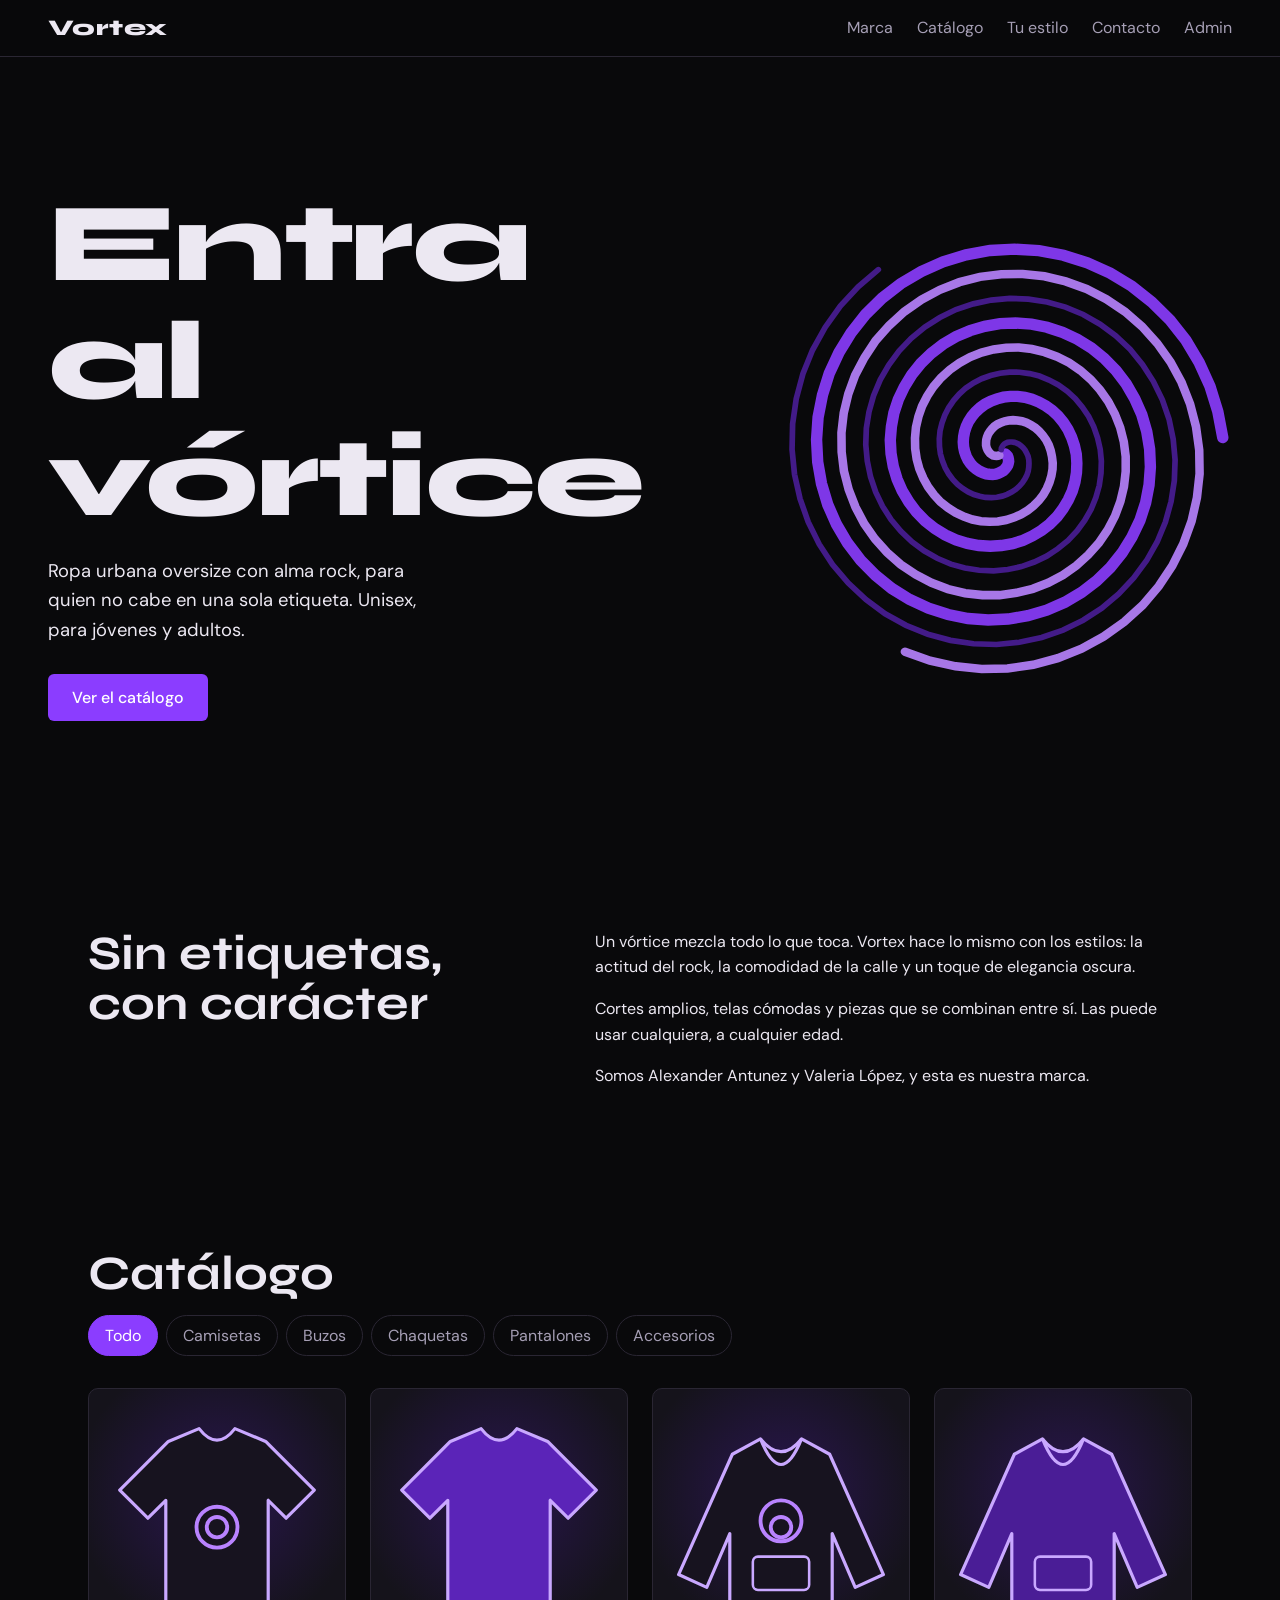
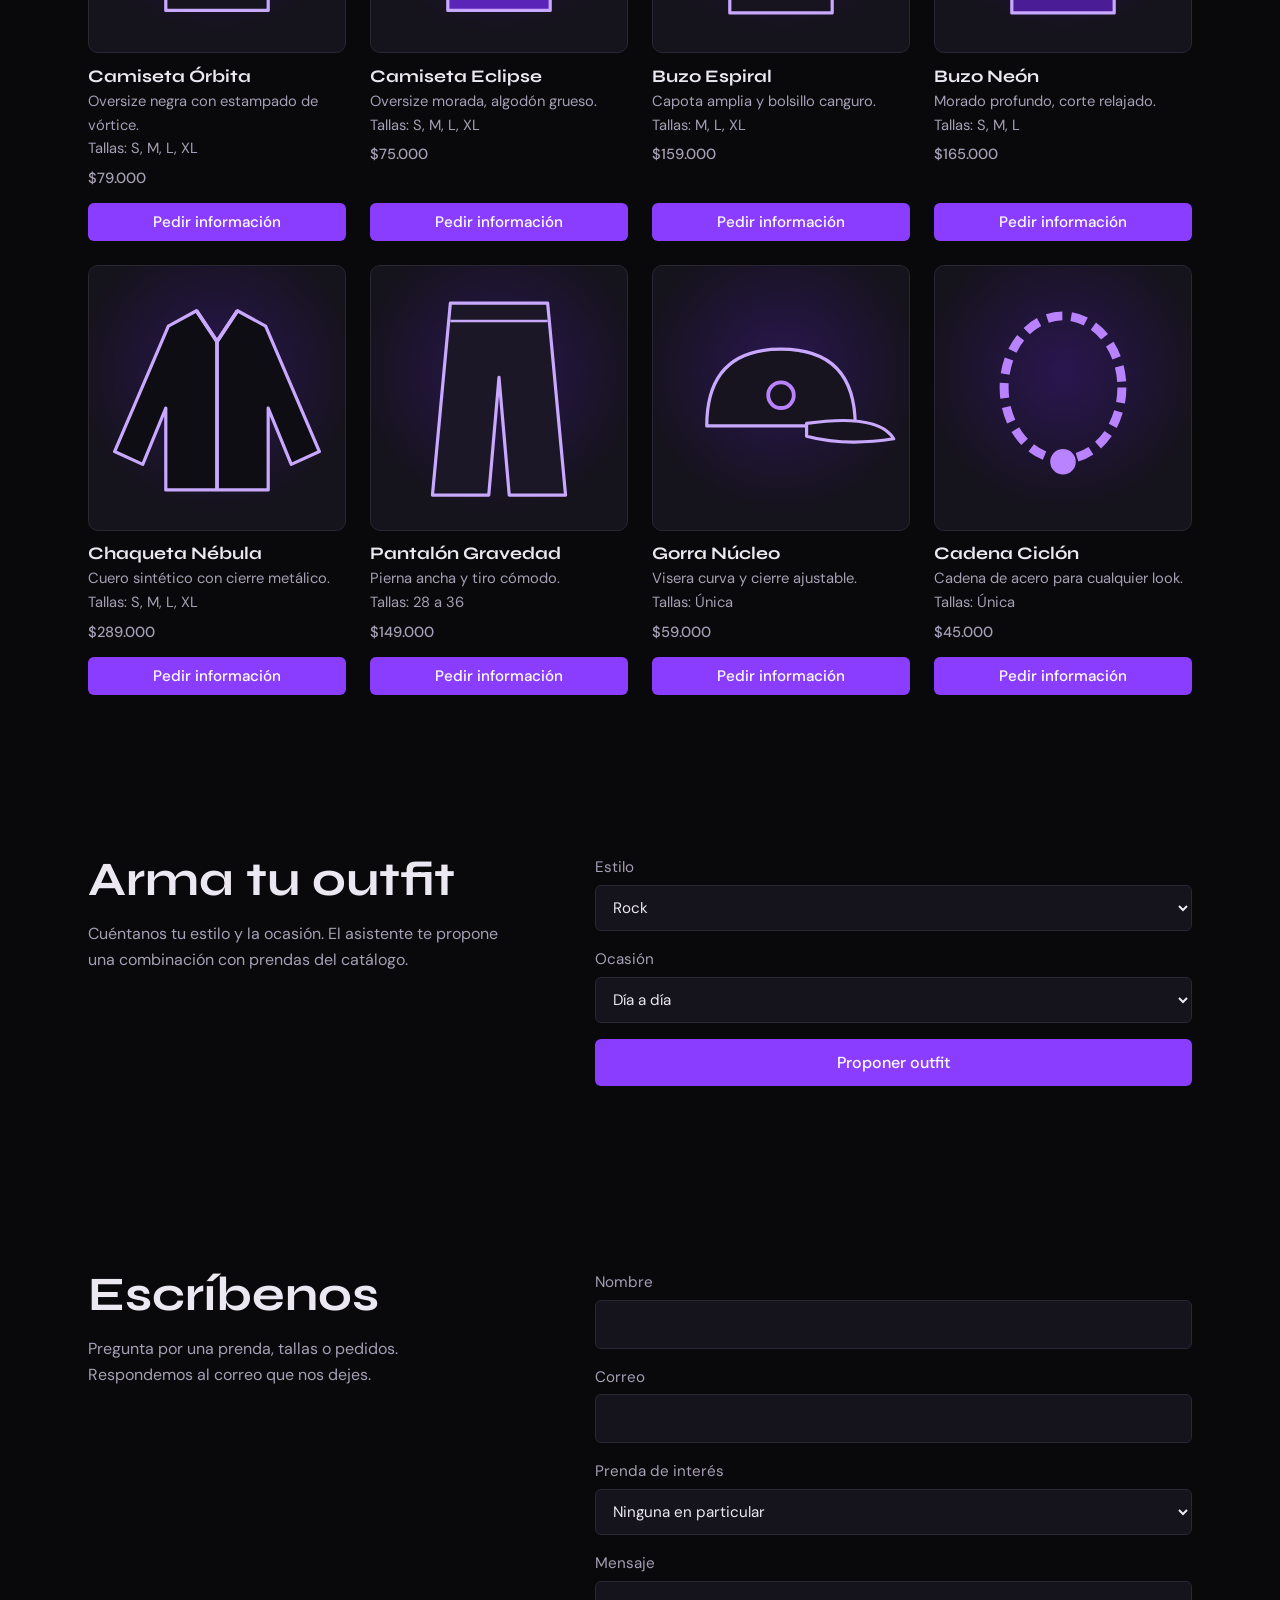
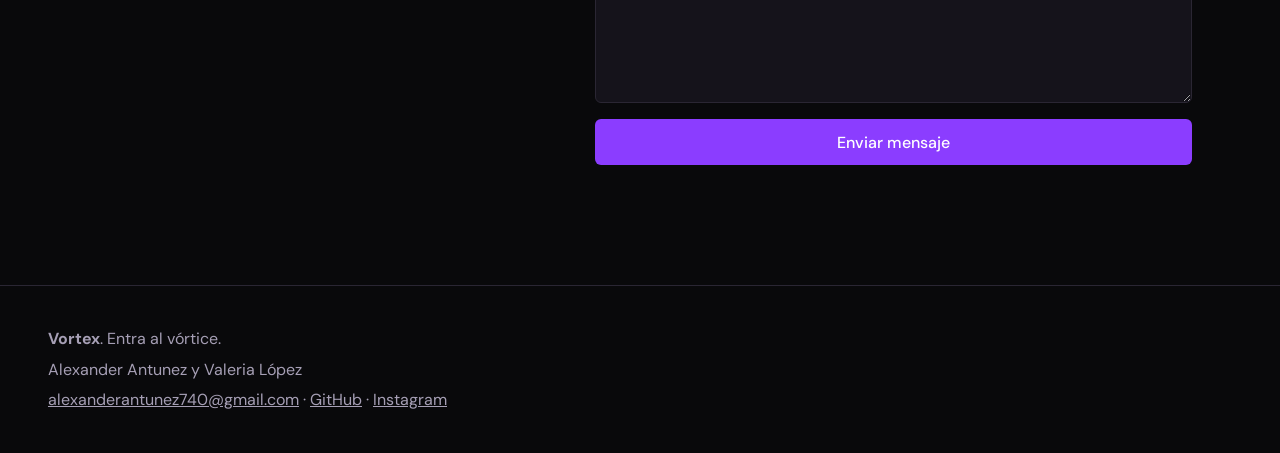
==== index.html @ 530a5bc6 "Versión 1: primera versión de Vortex" ====
<!DOCTYPE html>
<html lang="es">
<head>
  <meta charset="UTF-8">
  <meta name="viewport" content="width=device-width, initial-scale=1">
  <title>Vortex | Entra al vórtice</title>
  <meta name="description" content="Vortex: ropa urbana oversize con alma rock, sin etiquetas y para todos.">
  <link rel="preconnect" href="https://fonts.googleapis.com">
  <link rel="preconnect" href="https://fonts.gstatic.com" crossorigin>
  <link href="https://fonts.googleapis.com/css2?family=DM+Sans:wght@400;500&family=Syne:wght@700;800&display=swap" rel="stylesheet">
  <link rel="stylesheet" href="style.css">
</head>
<body>

<header class="top">
  <a class="logo" href="#inicio">Vortex</a>
  <button id="menuBtn" aria-label="Abrir menú" aria-expanded="false">Menú</button>
  <nav id="nav">
    <a href="#marca">Marca</a>
    <a href="#catalogo">Catálogo</a>
    <a href="#estilo">Tu estilo</a>
    <a href="#contacto">Contacto</a>
    <a href="#admin" id="adminLink">Admin</a>
  </nav>
</header>

<main>
  <!-- 1. LANDING: marca, mensaje y navegación -->
  <section id="inicio" class="hero">
    <svg id="spiral" viewBox="-200 -200 400 400" aria-hidden="true"></svg>
    <div class="hero-txt">
      <h1>Entra al vórtice</h1>
      <p>Ropa urbana oversize con alma rock, para quien no cabe en una sola etiqueta. Unisex, para jóvenes y adultos.</p>
      <a class="btn" href="#catalogo">Ver el catálogo</a>
    </div>
  </section>

  <section id="marca" class="wrap two">
    <div>
      <h2>Sin etiquetas, con carácter</h2>
    </div>
    <div class="prose">
      <p>Un vórtice mezcla todo lo que toca. Vortex hace lo mismo con los estilos: la actitud del rock, la comodidad de la calle y un toque de elegancia oscura.</p>
      <p>Cortes amplios, telas cómodas y piezas que se combinan entre sí. Las puede usar cualquiera, a cualquier edad.</p>
      <p>Somos Alexander Antunez y Valeria López, y esta es nuestra marca.</p>
    </div>
  </section>

  <!-- 2. CATÁLOGO -->
  <section id="catalogo" class="wrap">
    <h2>Catálogo</h2>
    <div id="filters" class="filters" role="group" aria-label="Filtrar por categoría"></div>
    <div id="grid" class="grid"></div>
  </section>

  <!-- 5. IA APLICADA -->
  <section id="estilo" class="wrap two">
    <div>
      <h2>Arma tu outfit</h2>
      <p class="mute">Cuéntanos tu estilo y la ocasión. El asistente te propone una combinación con prendas del catálogo.</p>
    </div>
    <div>
      <form id="styleForm" class="form">
        <label>Estilo
          <select id="estiloSel">
            <option value="rock">Rock</option>
            <option value="urbano">Urbano relajado</option>
            <option value="elegante">Elegante oscuro</option>
          </select>
        </label>
        <label>Ocasión
          <select id="ocasionSel">
            <option value="diario">Día a día</option>
            <option value="salir">Salir en la noche</option>
            <option value="concierto">Concierto</option>
          </select>
        </label>
        <button class="btn" type="submit">Proponer outfit</button>
      </form>
      <div id="outfit" class="outfit" aria-live="polite"></div>
    </div>
  </section>

  <!-- 3. CONTACTO REAL -->
  <section id="contacto" class="wrap two">
    <div>
      <h2>Escríbenos</h2>
      <p class="mute">Pregunta por una prenda, tallas o pedidos. Respondemos al correo que nos dejes.</p>
    </div>
    <form id="contactForm" class="form">
      <label>Nombre <input name="nombre" required autocomplete="name"></label>
      <label>Correo <input name="correo" type="email" required autocomplete="email"></label>
      <label>Prenda de interés
        <select name="prenda" id="prendaSel"><option value="">Ninguna en particular</option></select>
      </label>
      <label>Mensaje <textarea name="mensaje" rows="4" required></textarea></label>
      <button class="btn" type="submit">Enviar mensaje</button>
      <p id="contactMsg" class="status" aria-live="polite"></p>
    </form>
  </section>

  <!-- 4. PANEL ADMIN -->
  <section id="admin" class="wrap" hidden>
    <h2>Panel de administración</h2>
    <form id="loginForm" class="form narrow">
      <label>Usuario <input id="user" autocomplete="username" required></label>
      <label>Contraseña <input id="pass" type="password" autocomplete="current-password" required></label>
      <button class="btn" type="submit">Entrar</button>
      <p id="loginMsg" class="status" aria-live="polite"></p>
    </form>
    <div id="panel" hidden>
      <button id="logout" class="btn ghost" type="button">Cerrar sesión</button>
      <h3>Agregar prenda</h3>
      <form id="addForm" class="form row">
        <input name="nombre" placeholder="Nombre" required>
        <input name="precio" type="number" min="0" placeholder="Precio (COP)" required>
        <select name="categoria">
          <option value="camisetas">Camisetas</option><option value="buzos">Buzos</option>
          <option value="chaquetas">Chaquetas</option><option value="pantalones">Pantalones</option>
          <option value="accesorios">Accesorios</option>
        </select>
        <button class="btn" type="submit">Agregar</button>
      </form>
      <h3>Prendas</h3>
      <ul id="adminProducts" class="list"></ul>
      <h3>Mensajes recibidos</h3>
      <ul id="adminMsgs" class="list"></ul>
    </div>
  </section>
</main>

<footer>
  <p><strong>Vortex</strong>. Entra al vórtice.</p>
  <p>Alexander Antunez y Valeria López</p>
  <p>
    <a href="mailto:alexanderantunez740@gmail.com">alexanderantunez740@gmail.com</a> ·
    <a href="https://github.com/PoethicGhost" target="_blank" rel="noopener">GitHub</a> ·
    <a href="https://instagram.com/poethicghost" target="_blank" rel="noopener">Instagram</a>
  </p>
</footer>

<script src="script.js"></script>
</body>
</html>
---- style.css ----
/* ===== Variables: la paleta de Vortex vive aquí ===== */
:root {
  --bg: #09090b;
  --panel: #15131b;
  --line: #2a2633;
  --violet: #8b3dff;
  --violet-soft: #b983ff;
  --bone: #ece8f2;
  --mute: #a69fb5;
  --display: "Syne", "Arial Black", sans-serif;
  --body: "DM Sans", system-ui, sans-serif;
}

* { box-sizing: border-box; margin: 0; }
html { scroll-behavior: smooth; scroll-padding-top: 4.5rem; }
body { background: var(--bg); color: var(--bone); font: 1rem/1.6 var(--body); }
a { color: inherit; }
h1, h2, h3 { font-family: var(--display); line-height: 1.05; }
h2 { font-size: clamp(1.9rem, 4vw, 3rem); margin-bottom: 1rem; }
h3 { font-size: 1.2rem; margin: 2rem 0 .75rem; }
.mute { color: var(--mute); max-width: 38ch; }
:focus-visible { outline: 2px solid var(--violet-soft); outline-offset: 3px; }

/* ===== Navegación ===== */
.top {
  position: sticky; top: 0; z-index: 10;
  display: flex; align-items: center; justify-content: space-between;
  padding: .9rem clamp(1rem, 5vw, 3rem);
  background: rgba(9, 9, 11, .88); backdrop-filter: blur(8px);
  border-bottom: 1px solid var(--line);
}
.logo { font: 800 1.4rem var(--display); text-decoration: none; letter-spacing: .02em; }
#nav { display: flex; gap: 1.5rem; }
#nav a { text-decoration: none; color: var(--mute); }
#nav a:hover { color: var(--bone); }
#menuBtn { display: none; background: none; color: var(--bone); border: 1px solid var(--line); padding: .4rem .8rem; border-radius: 6px; font: inherit; }

/* ===== Hero: el vórtice es lo memorable ===== */
.hero {
  position: relative; min-height: 88vh; overflow: hidden;
  display: flex; align-items: center;
  padding: 3rem clamp(1rem, 5vw, 3rem);
}
#spiral {
  position: absolute; right: -8%; top: 50%; width: min(95vw, 760px);
  transform: translateY(-50%); animation: spin 40s linear infinite; opacity: .9;
}
#spiral path { fill: none; stroke-linecap: round; }
.hero-txt { position: relative; max-width: 34rem; animation: enter .9s ease-out both; }
h1 { font-size: clamp(3.2rem, 11vw, 7rem); font-weight: 800; letter-spacing: -.02em; }
.hero-txt p { margin: 1.2rem 0 1.8rem; font-size: 1.15rem; color: var(--bone); max-width: 30ch; }
@keyframes spin { to { transform: translateY(-50%) rotate(360deg); } }
@keyframes enter { from { opacity: 0; transform: translateY(24px); } }

/* ===== Layout general ===== */
.wrap { padding: 5rem clamp(1rem, 5vw, 3rem); max-width: 1200px; margin: 0 auto; }
.two { display: grid; grid-template-columns: 1fr 1.3fr; gap: 3rem; align-items: start; }
.prose p + p { margin-top: 1rem; }
.prose { max-width: 60ch; }

.btn {
  display: inline-block; background: var(--violet); color: #fff; border: 0;
  padding: .8rem 1.5rem; border-radius: 6px; font: 500 1rem var(--body);
  text-decoration: none; cursor: pointer; transition: background .2s;
}
.btn:hover { background: var(--violet-soft); color: #120a1f; }
.btn.ghost { background: none; border: 1px solid var(--line); }

/* ===== Catálogo ===== */
.filters { display: flex; flex-wrap: wrap; gap: .5rem; margin-bottom: 2rem; }
.filters button {
  background: none; color: var(--mute); border: 1px solid var(--line);
  padding: .4rem 1rem; border-radius: 999px; font: inherit; cursor: pointer;
}
.filters button[aria-pressed="true"] { background: var(--violet); border-color: var(--violet); color: #fff; }
.grid { display: grid; grid-template-columns: repeat(auto-fill, minmax(230px, 1fr)); gap: 1.5rem; }
.card { display: flex; flex-direction: column; }
.thumb {
  aspect-ratio: 1; border-radius: 10px; margin-bottom: .9rem;
  background: radial-gradient(circle at 50% 40%, #2a1650, var(--panel) 70%);
  border: 1px solid var(--line);
}
.thumb svg { width: 100%; height: 100%; }
.card h3 { margin: 0 0 .25rem; font-size: 1.1rem; }
.card p { color: var(--mute); font-size: .92rem; }
.price { color: var(--violet-soft); font-weight: 500; margin: .4rem 0 .8rem; }
.card .btn { margin-top: auto; padding: .55rem 1rem; font-size: .95rem; text-align: center; }

/* ===== Formularios ===== */
.form { display: grid; gap: 1rem; }
.form.narrow { max-width: 360px; }
.form.row { grid-template-columns: repeat(auto-fit, minmax(150px, 1fr)); align-items: end; }
label { display: grid; gap: .35rem; color: var(--mute); font-size: .95rem; }
input, select, textarea {
  background: var(--panel); color: var(--bone); border: 1px solid var(--line);
  border-radius: 6px; padding: .7rem .8rem; font: inherit; width: 100%;
}
.status { min-height: 1.5em; color: var(--violet-soft); }
.outfit { margin-top: 1.5rem; display: grid; gap: .75rem; }
.outfit .piece { display: flex; gap: 1rem; align-items: center; background: var(--panel); border: 1px solid var(--line); border-radius: 8px; padding: .6rem; }
.outfit .piece .thumb { width: 64px; margin: 0; flex: none; }
.outfit .piece span { color: var(--mute); font-size: .9rem; display: block; }

/* ===== Admin ===== */
.list { list-style: none; padding: 0; display: grid; gap: .5rem; }
.list li { display: flex; justify-content: space-between; gap: 1rem; align-items: center; background: var(--panel); border: 1px solid var(--line); border-radius: 8px; padding: .7rem 1rem; }
.list small { color: var(--mute); display: block; }
.list button { background: none; border: 1px solid var(--line); color: var(--bone); border-radius: 6px; padding: .3rem .7rem; cursor: pointer; font: inherit; }

footer { border-top: 1px solid var(--line); padding: 2.5rem clamp(1rem, 5vw, 3rem); color: var(--mute); display: grid; gap: .3rem; }
footer a:hover { color: var(--violet-soft); }

/* ===== Responsive ===== */
@media (max-width: 760px) {
  #menuBtn { display: block; }
  #nav { display: none; position: absolute; top: 100%; left: 0; right: 0; flex-direction: column; gap: 0; background: var(--bg); border-bottom: 1px solid var(--line); }
  #nav.open { display: flex; }
  #nav a { padding: 1rem clamp(1rem, 5vw, 3rem); }
  .two { grid-template-columns: 1fr; gap: 1.5rem; }
  .wrap { padding-block: 3.5rem; }
  #spiral { right: -40%; opacity: .55; }
}
@media (prefers-reduced-motion: reduce) {
  #spiral, .hero-txt { animation: none; }
  html { scroll-behavior: auto; }
}
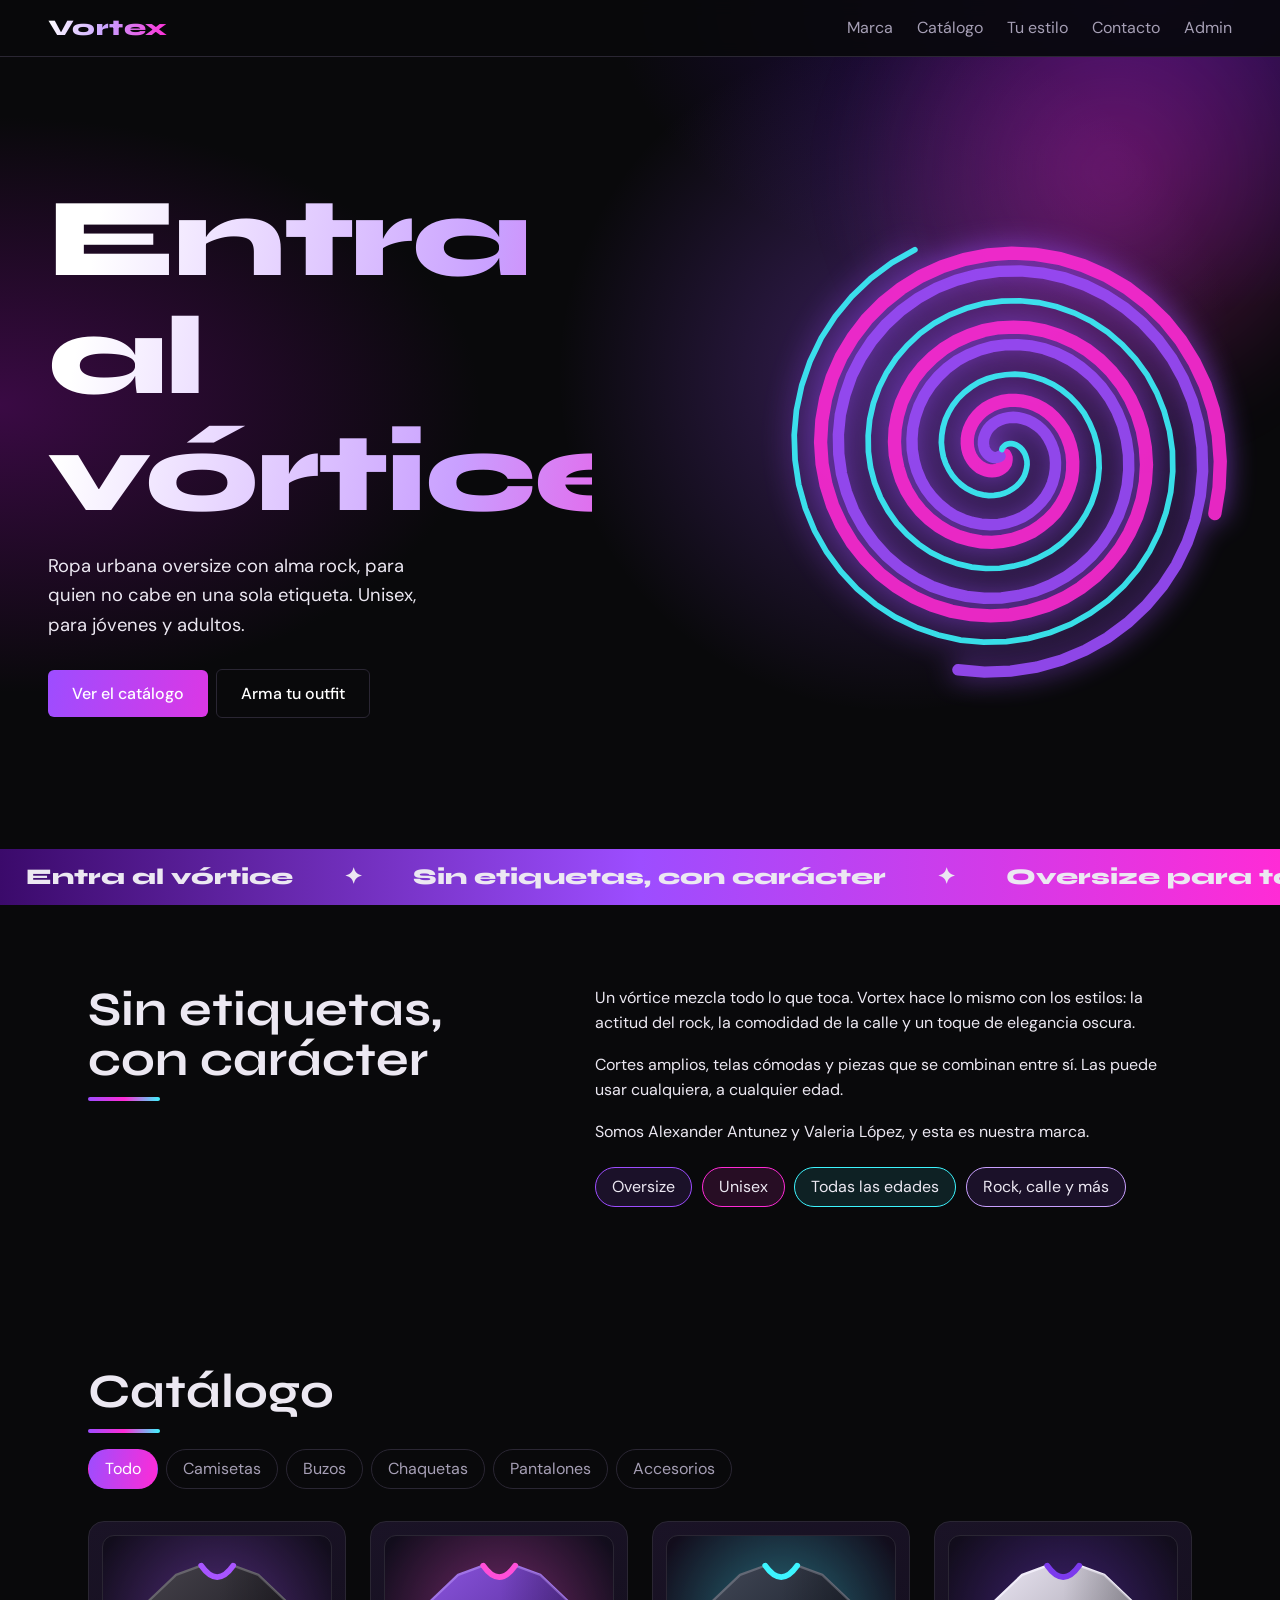
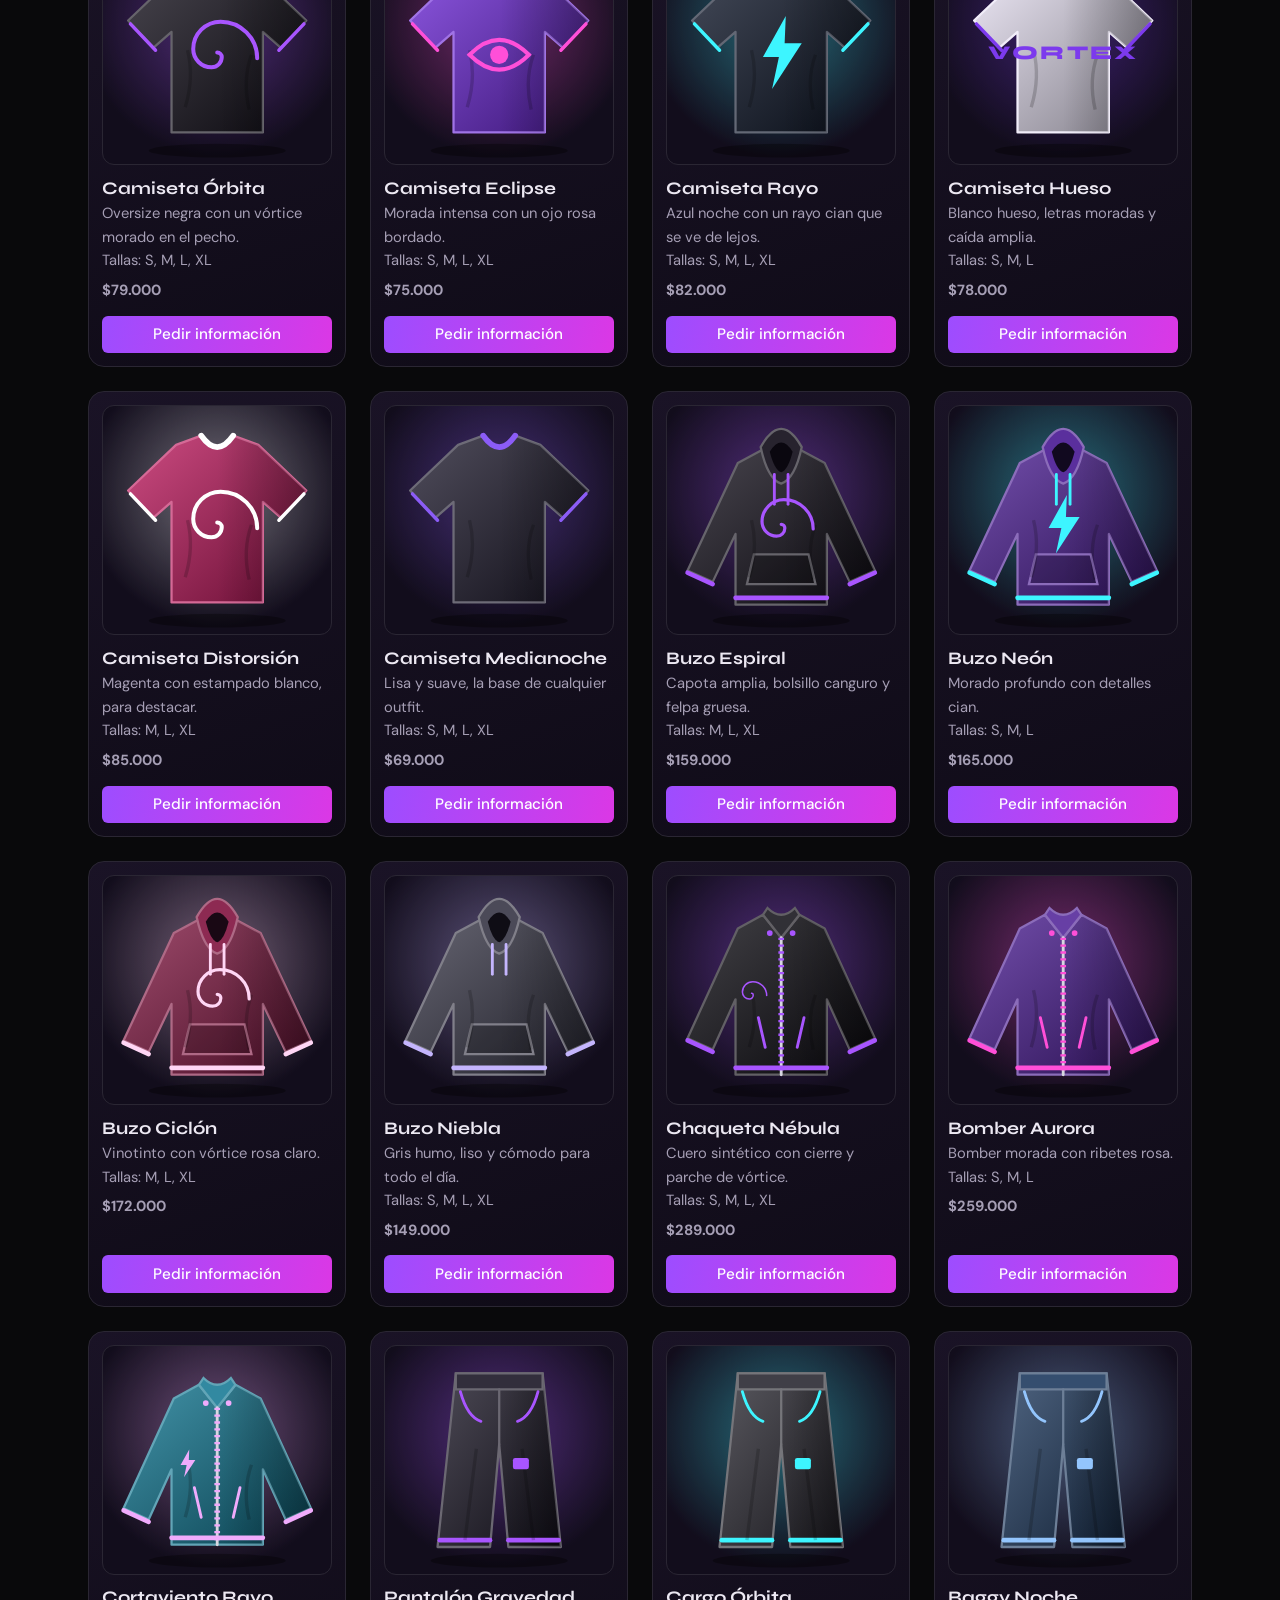
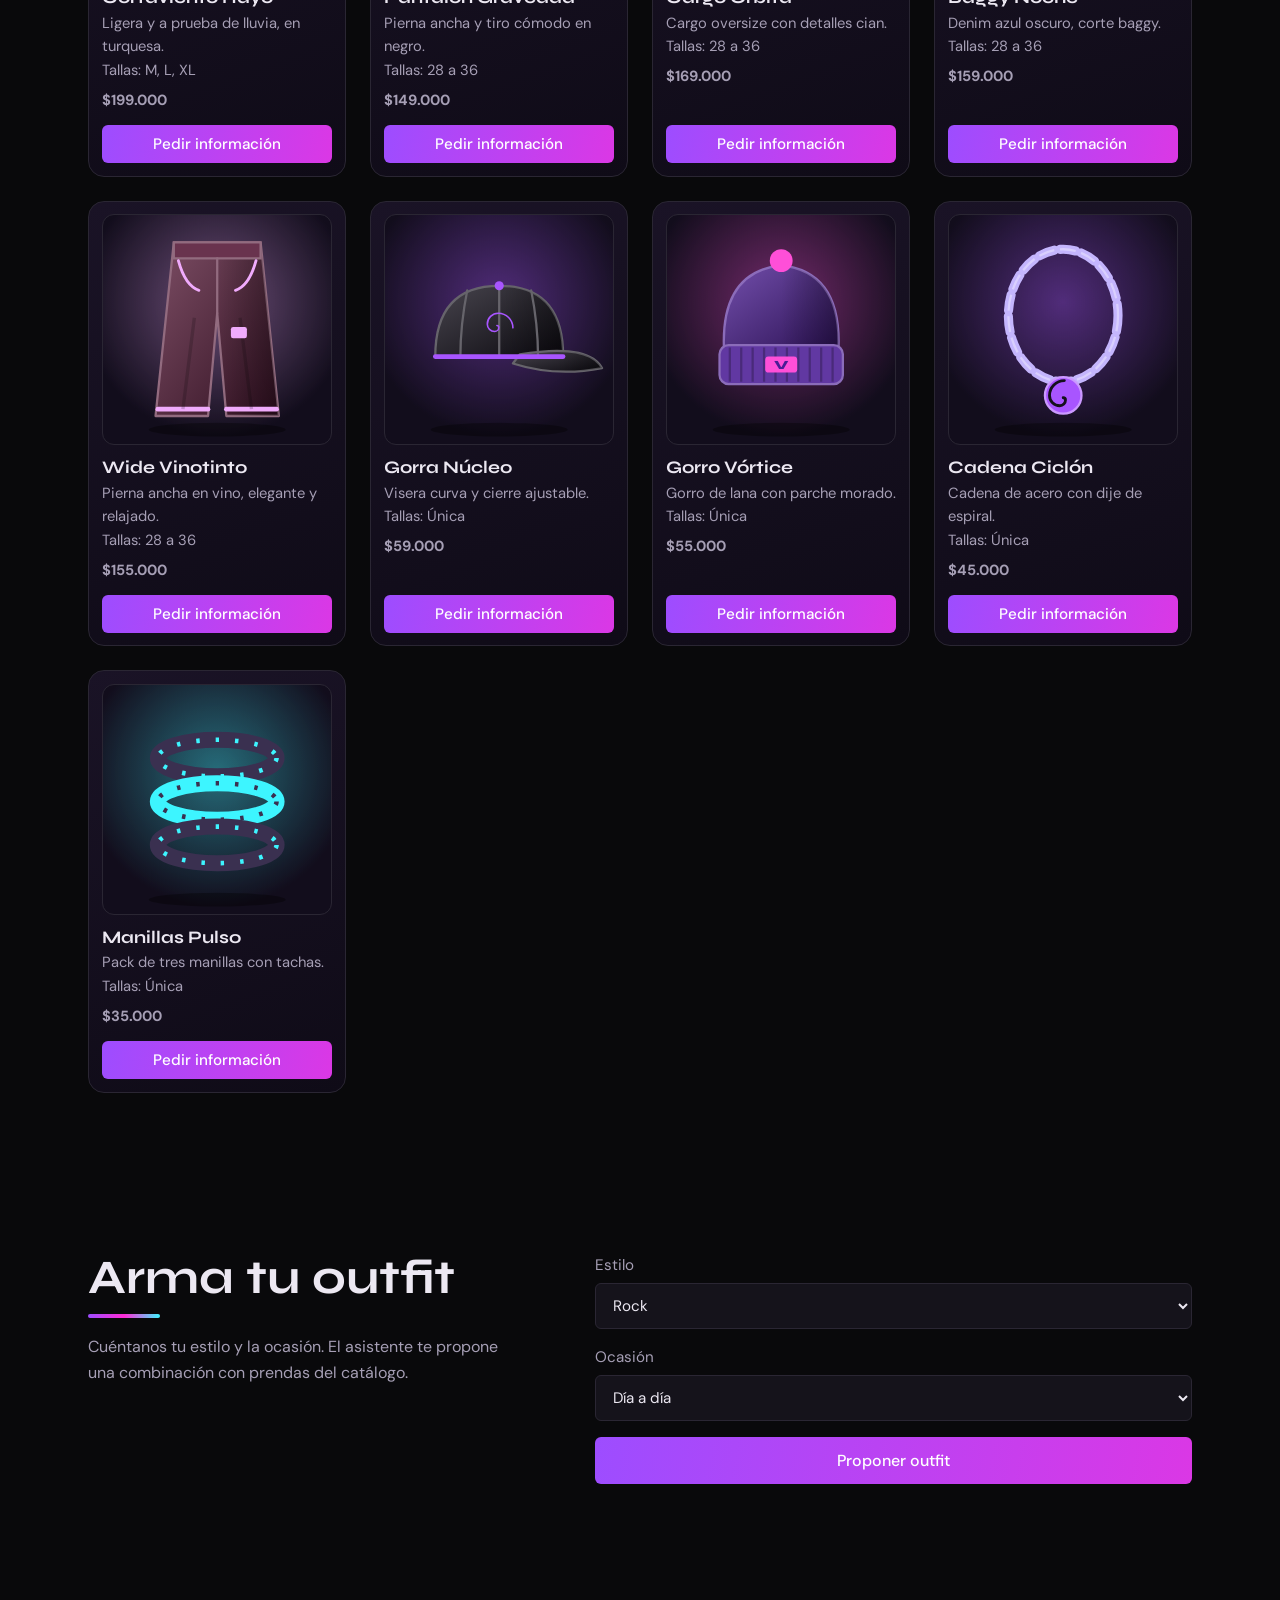
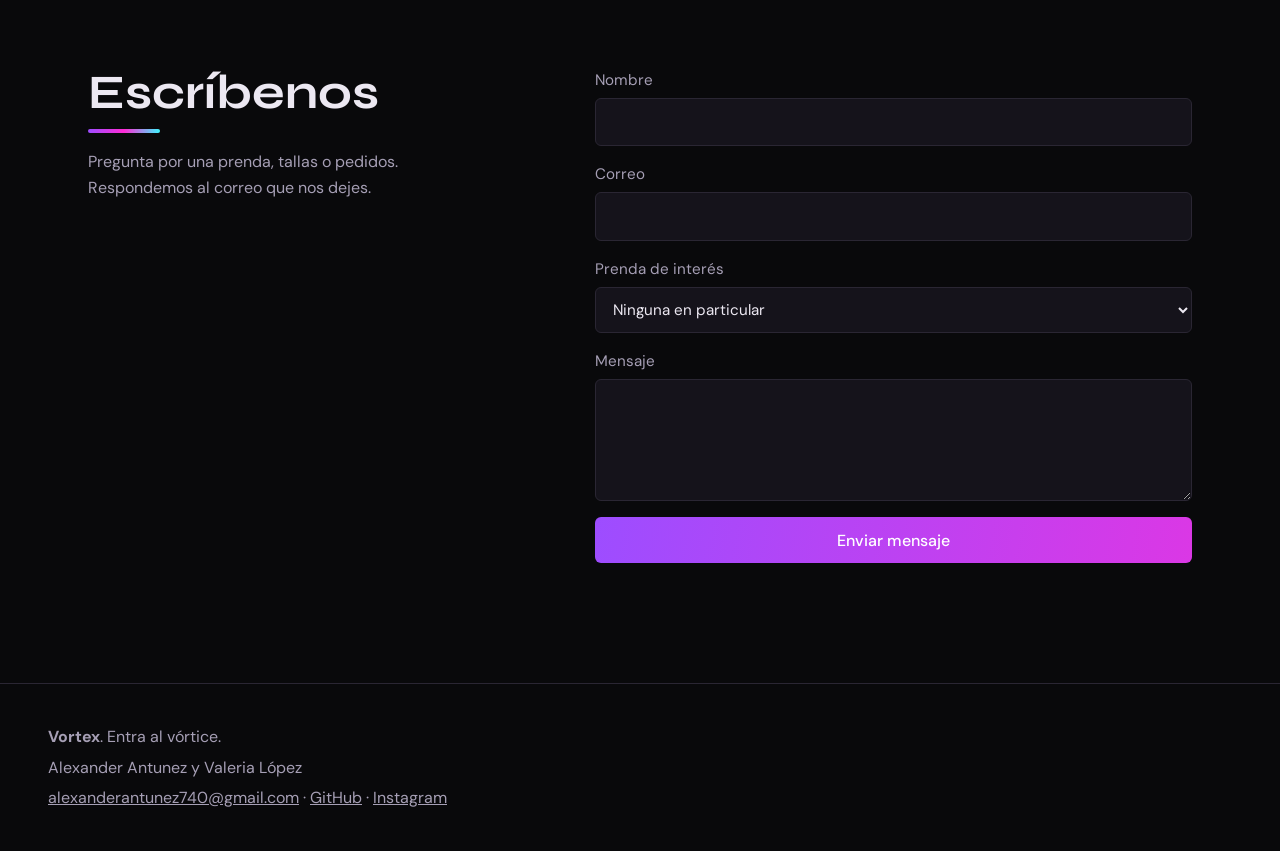
==== commit a573ea15: "Versión 2: más color, movimiento e inventario" ====
--- a/index.html
+++ b/index.html
@@ -31,9 +31,11 @@
     <div class="hero-txt">
       <h1>Entra al vórtice</h1>
       <p>Ropa urbana oversize con alma rock, para quien no cabe en una sola etiqueta. Unisex, para jóvenes y adultos.</p>
-      <a class="btn" href="#catalogo">Ver el catálogo</a>
+      <a class="btn" href="#catalogo">Ver el catálogo</a><a class="btn ghost" href="#estilo">Arma tu outfit</a>
     </div>
   </section>
+
+  <div class="marquee" aria-hidden="true"><div><span>Entra al vórtice</span><span>✦</span><span>Sin etiquetas, con carácter</span><span>✦</span><span>Oversize para todos</span><span>✦</span><span>Rock, calle y más</span><span>✦</span><span>Entra al vórtice</span><span>✦</span><span>Sin etiquetas, con carácter</span><span>✦</span><span>Oversize para todos</span><span>✦</span><span>Rock, calle y más</span><span>✦</span></div></div>
 
   <section id="marca" class="wrap two">
     <div>
@@ -43,6 +45,7 @@
       <p>Un vórtice mezcla todo lo que toca. Vortex hace lo mismo con los estilos: la actitud del rock, la comodidad de la calle y un toque de elegancia oscura.</p>
       <p>Cortes amplios, telas cómodas y piezas que se combinan entre sí. Las puede usar cualquiera, a cualquier edad.</p>
       <p>Somos Alexander Antunez y Valeria López, y esta es nuestra marca.</p>
+      <div class="pills"><span>Oversize</span><span>Unisex</span><span>Todas las edades</span><span>Rock, calle y más</span></div>
     </div>
   </section>
 
--- a/style.css
+++ b/style.css
@@ -124,3 +124,61 @@
   #spiral, .hero-txt { animation: none; }
   html { scroll-behavior: auto; }
 }
+
+/* ===== Versión 2: más color y movimiento ===== */
+:root { --violet: #9d4dff; --violet-soft: #c9a0ff; --magenta: #ff2bd6; --cyan: #3df5ff; }
+body {
+  background: radial-gradient(900px 520px at 90% 0, #2b0d5c 0, transparent 60%), radial-gradient(800px 480px at 0 45%, #3a0a44 0, transparent 60%), var(--bg);
+  background-attachment: fixed;
+}
+h2::after { content: ""; display: block; width: 72px; height: 4px; margin-top: .7rem; border-radius: 4px; background: linear-gradient(90deg, var(--violet), var(--magenta), var(--cyan)); }
+.logo { background: linear-gradient(100deg, #fff, var(--violet-soft), var(--magenta)); -webkit-background-clip: text; background-clip: text; color: transparent; }
+
+/* Hero */
+.hero::before { content: ""; position: absolute; inset: 0; pointer-events: none; background: radial-gradient(520px circle at var(--mx, 70%) var(--my, 40%), rgba(157, 77, 255, .32), transparent 65%); }
+.hero::after { content: ""; position: absolute; width: 46vw; height: 46vw; right: -10vw; top: -14vw; border-radius: 50%; pointer-events: none; background: radial-gradient(circle, rgba(255, 43, 214, .35), transparent 65%); filter: blur(30px); animation: drift 12s ease-in-out infinite alternate; }
+@keyframes drift { to { transform: translate(-6vw, 8vw) scale(1.2); } }
+#spiral { animation: none; z-index: 1; filter: drop-shadow(0 0 14px rgba(157, 77, 255, .8)); }
+.hero-txt { z-index: 2; }
+.hero-txt .btn { margin: 0 .5rem .5rem 0; }
+h1 { background: linear-gradient(100deg, #fff 5%, var(--violet-soft) 40%, var(--magenta) 70%, var(--cyan) 95%); background-size: 200% auto; -webkit-background-clip: text; background-clip: text; color: transparent; animation: shine 6s ease-in-out infinite alternate; }
+@keyframes shine { to { background-position: 100% center; } }
+
+/* Cinta en movimiento */
+.marquee { overflow: hidden; background: linear-gradient(90deg, #3b0a6b, var(--violet), var(--magenta)); }
+.marquee div { display: flex; width: max-content; animation: slide 30s linear infinite; }
+.marquee span { padding: .9rem 1.6rem; font: 800 1.4rem var(--display); white-space: nowrap; }
+@keyframes slide { to { transform: translateX(-50%); } }
+
+/* Marca */
+.pills { display: flex; flex-wrap: wrap; gap: .6rem; margin-top: 1.4rem; }
+.pills span { padding: .4rem 1rem; border-radius: 999px; border: 1px solid var(--violet); background: rgba(157, 77, 255, .12); }
+.pills span:nth-child(2) { border-color: var(--magenta); background: rgba(255, 43, 214, .12); }
+.pills span:nth-child(3) { border-color: var(--cyan); background: rgba(61, 245, 255, .1); }
+.pills span:nth-child(4) { border-color: var(--violet-soft); }
+
+/* Botones y filtros */
+.btn { background: linear-gradient(100deg, var(--violet), var(--magenta)); background-size: 160% auto; transition: background-position .4s, transform .2s, box-shadow .3s; }
+.btn:hover { background: linear-gradient(100deg, var(--violet), var(--magenta)); background-size: 160% auto; background-position: right center; color: #fff; transform: translateY(-2px); box-shadow: 0 8px 24px -6px var(--magenta); }
+.btn.ghost, .btn.ghost:hover { background: none; box-shadow: none; }
+.filters button { transition: border-color .2s, color .2s; }
+.filters button:hover { border-color: var(--violet-soft); color: var(--bone); }
+.filters button[aria-pressed="true"] { background: linear-gradient(100deg, var(--violet), var(--magenta)); border-color: transparent; }
+
+/* Tarjetas */
+.card { background: linear-gradient(160deg, #1a1326, #0f0b17); border: 1px solid var(--line); border-radius: 16px; padding: .8rem; }
+.card:hover { transform: translateY(-8px) rotate(-.4deg); border-color: var(--violet); box-shadow: 0 18px 40px -12px rgba(157, 77, 255, .6); }
+.thumb { border-radius: 12px; overflow: hidden; }
+.card .thumb svg { animation: float 5s ease-in-out infinite; animation-delay: calc(var(--i, 0) * -.7s); }
+@keyframes float { 50% { transform: translateY(-6px) rotate(1.5deg); } }
+.price { color: var(--cyan); font-weight: 700; }
+
+/* Aparecer al hacer scroll (usa "translate" para no chocar con el hover) */
+.js .reveal { opacity: 0; translate: 0 30px; transition: opacity .7s ease calc(var(--i, 0) * 60ms), translate .7s ease calc(var(--i, 0) * 60ms), transform .3s ease, box-shadow .3s ease, border-color .3s ease; }
+.js .reveal.in { opacity: 1; translate: 0 0; }
+
+@media (max-width: 760px) { .marquee span { font-size: 1.1rem; } }
+@media (prefers-reduced-motion: reduce) {
+  .js .reveal { opacity: 1; translate: none; transition: none; }
+  .card .thumb svg, .hero::after, h1, .marquee div { animation: none; }
+}
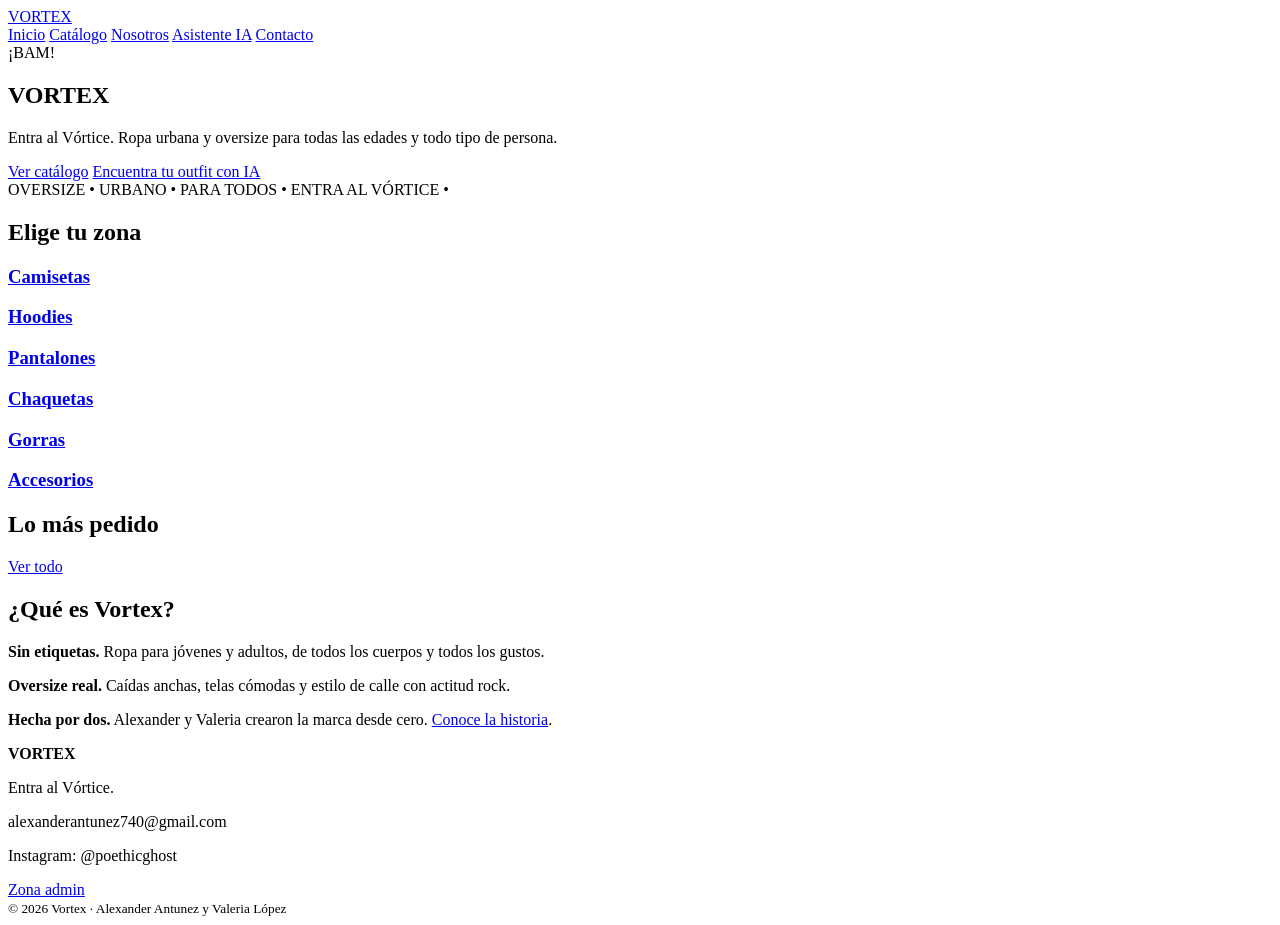
==== commit 8ea58ea8: "feat: estructura HTML de la página de inicio" ====
--- a/index.html
+++ b/index.html
@@ -3,145 +3,87 @@
 <head>
   <meta charset="UTF-8">
   <meta name="viewport" content="width=device-width, initial-scale=1">
-  <title>Vortex | Entra al vórtice</title>
-  <meta name="description" content="Vortex: ropa urbana oversize con alma rock, sin etiquetas y para todos.">
+  <title>Vortex | Entra al Vórtice</title>
   <link rel="preconnect" href="https://fonts.googleapis.com">
-  <link rel="preconnect" href="https://fonts.gstatic.com" crossorigin>
-  <link href="https://fonts.googleapis.com/css2?family=DM+Sans:wght@400;500&family=Syne:wght@700;800&display=swap" rel="stylesheet">
-  <link rel="stylesheet" href="style.css">
+  <link href="https://fonts.googleapis.com/css2?family=Bangers&family=Comic+Neue:wght@400;700&display=swap" rel="stylesheet">
+  <link rel="stylesheet" href="css/style.css">
 </head>
 <body>
 
-<header class="top">
-  <a class="logo" href="#inicio">Vortex</a>
-  <button id="menuBtn" aria-label="Abrir menú" aria-expanded="false">Menú</button>
-  <nav id="nav">
-    <a href="#marca">Marca</a>
-    <a href="#catalogo">Catálogo</a>
-    <a href="#estilo">Tu estilo</a>
-    <a href="#contacto">Contacto</a>
-    <a href="#admin" id="adminLink">Admin</a>
-  </nav>
-</header>
+  <!-- ENCABEZADO -->
+  <header class="barra">
+    <a class="logo" href="index.html">VORTEX</a>
+    <nav class="menu">
+      <a href="index.html">Inicio</a>
+      <a href="pages/catalogo.html">Catálogo</a>
+      <a href="pages/nosotros.html">Nosotros</a>
+      <a href="pages/asistente.html">Asistente IA</a>
+      <a href="pages/contacto.html">Contacto</a>
+    </nav>
+  </header>
 
-<main>
-  <!-- 1. LANDING: marca, mensaje y navegación -->
-  <section id="inicio" class="hero">
-    <svg id="spiral" viewBox="-200 -200 400 400" aria-hidden="true"></svg>
-    <div class="hero-txt">
-      <h1>Entra al vórtice</h1>
-      <p>Ropa urbana oversize con alma rock, para quien no cabe en una sola etiqueta. Unisex, para jóvenes y adultos.</p>
-      <a class="btn" href="#catalogo">Ver el catálogo</a><a class="btn ghost" href="#estilo">Arma tu outfit</a>
-    </div>
-  </section>
+  <main>
 
-  <div class="marquee" aria-hidden="true"><div><span>Entra al vórtice</span><span>✦</span><span>Sin etiquetas, con carácter</span><span>✦</span><span>Oversize para todos</span><span>✦</span><span>Rock, calle y más</span><span>✦</span><span>Entra al vórtice</span><span>✦</span><span>Sin etiquetas, con carácter</span><span>✦</span><span>Oversize para todos</span><span>✦</span><span>Rock, calle y más</span><span>✦</span></div></div>
+    <!-- PORTADA: la primera viñeta -->
+    <section class="portada" id="inicio">
+      <div class="vineta">
+        <span class="explosion">¡BAM!</span>
+        <h1>VORTEX</h1>
+        <p class="bocadillo">Entra al Vórtice. Ropa urbana y oversize para todas las edades y todo tipo de persona.</p>
+        <a class="boton" href="pages/catalogo.html">Ver catálogo</a>
+        <a class="boton boton-claro" href="pages/asistente.html">Encuentra tu outfit con IA</a>
+      </div>
+    </section>
 
-  <section id="marca" class="wrap two">
+    <!-- CINTA -->
+    <div class="cinta">OVERSIZE • URBANO • PARA TODOS • ENTRA AL VÓRTICE •</div>
+
+    <!-- CATEGORÍAS: cada una es una viñeta que lleva a otra página -->
+    <section class="seccion" id="categorias">
+      <h2 class="titulo">Elige tu zona</h2>
+      <div class="tira">
+        <a class="vineta" href="pages/catalogo.html?c=camiseta"><h3>Camisetas</h3></a>
+        <a class="vineta" href="pages/catalogo.html?c=hoodie"><h3>Hoodies</h3></a>
+        <a class="vineta" href="pages/catalogo.html?c=pantalon"><h3>Pantalones</h3></a>
+        <a class="vineta" href="pages/catalogo.html?c=chaqueta"><h3>Chaquetas</h3></a>
+        <a class="vineta" href="pages/catalogo.html?c=gorra"><h3>Gorras</h3></a>
+        <a class="vineta" href="pages/catalogo.html?c=accesorio"><h3>Accesorios</h3></a>
+      </div>
+    </section>
+
+    <!-- DESTACADOS: se llenará con JavaScript más adelante -->
+    <section class="seccion" id="destacados">
+      <h2 class="titulo">Lo más pedido</h2>
+      <div class="tira" id="top"></div>
+      <a class="boton" href="pages/catalogo.html">Ver todo</a>
+    </section>
+
+    <!-- QUÉ ES VORTEX: bocadillos de cómic -->
+    <section class="seccion" id="marca">
+      <h2 class="titulo">¿Qué es Vortex?</h2>
+      <div class="tira">
+        <p class="bocadillo"><strong>Sin etiquetas.</strong> Ropa para jóvenes y adultos, de todos los cuerpos y todos los gustos.</p>
+        <p class="bocadillo"><strong>Oversize real.</strong> Caídas anchas, telas cómodas y estilo de calle con actitud rock.</p>
+        <p class="bocadillo"><strong>Hecha por dos.</strong> Alexander y Valeria crearon la marca desde cero. <a href="pages/nosotros.html">Conoce la historia</a>.</p>
+      </div>
+    </section>
+
+  </main>
+
+  <!-- PIE DE PÁGINA -->
+  <footer class="pie">
     <div>
-      <h2>Sin etiquetas, con carácter</h2>
-    </div>
-    <div class="prose">
-      <p>Un vórtice mezcla todo lo que toca. Vortex hace lo mismo con los estilos: la actitud del rock, la comodidad de la calle y un toque de elegancia oscura.</p>
-      <p>Cortes amplios, telas cómodas y piezas que se combinan entre sí. Las puede usar cualquiera, a cualquier edad.</p>
-      <p>Somos Alexander Antunez y Valeria López, y esta es nuestra marca.</p>
-      <div class="pills"><span>Oversize</span><span>Unisex</span><span>Todas las edades</span><span>Rock, calle y más</span></div>
-    </div>
-  </section>
-
-  <!-- 2. CATÁLOGO -->
-  <section id="catalogo" class="wrap">
-    <h2>Catálogo</h2>
-    <div id="filters" class="filters" role="group" aria-label="Filtrar por categoría"></div>
-    <div id="grid" class="grid"></div>
-  </section>
-
-  <!-- 5. IA APLICADA -->
-  <section id="estilo" class="wrap two">
-    <div>
-      <h2>Arma tu outfit</h2>
-      <p class="mute">Cuéntanos tu estilo y la ocasión. El asistente te propone una combinación con prendas del catálogo.</p>
+      <strong class="logo">VORTEX</strong>
+      <p>Entra al Vórtice.</p>
     </div>
     <div>
-      <form id="styleForm" class="form">
-        <label>Estilo
-          <select id="estiloSel">
-            <option value="rock">Rock</option>
-            <option value="urbano">Urbano relajado</option>
-            <option value="elegante">Elegante oscuro</option>
-          </select>
-        </label>
-        <label>Ocasión
-          <select id="ocasionSel">
-            <option value="diario">Día a día</option>
-            <option value="salir">Salir en la noche</option>
-            <option value="concierto">Concierto</option>
-          </select>
-        </label>
-        <button class="btn" type="submit">Proponer outfit</button>
-      </form>
-      <div id="outfit" class="outfit" aria-live="polite"></div>
+      <p>alexanderantunez740@gmail.com</p>
+      <p>Instagram: @poethicghost</p>
+      <a href="pages/admin.html">Zona admin</a>
     </div>
-  </section>
+    <small>© 2026 Vortex · Alexander Antunez y Valeria López</small>
+  </footer>
 
-  <!-- 3. CONTACTO REAL -->
-  <section id="contacto" class="wrap two">
-    <div>
-      <h2>Escríbenos</h2>
-      <p class="mute">Pregunta por una prenda, tallas o pedidos. Respondemos al correo que nos dejes.</p>
-    </div>
-    <form id="contactForm" class="form">
-      <label>Nombre <input name="nombre" required autocomplete="name"></label>
-      <label>Correo <input name="correo" type="email" required autocomplete="email"></label>
-      <label>Prenda de interés
-        <select name="prenda" id="prendaSel"><option value="">Ninguna en particular</option></select>
-      </label>
-      <label>Mensaje <textarea name="mensaje" rows="4" required></textarea></label>
-      <button class="btn" type="submit">Enviar mensaje</button>
-      <p id="contactMsg" class="status" aria-live="polite"></p>
-    </form>
-  </section>
-
-  <!-- 4. PANEL ADMIN -->
-  <section id="admin" class="wrap" hidden>
-    <h2>Panel de administración</h2>
-    <form id="loginForm" class="form narrow">
-      <label>Usuario <input id="user" autocomplete="username" required></label>
-      <label>Contraseña <input id="pass" type="password" autocomplete="current-password" required></label>
-      <button class="btn" type="submit">Entrar</button>
-      <p id="loginMsg" class="status" aria-live="polite"></p>
-    </form>
-    <div id="panel" hidden>
-      <button id="logout" class="btn ghost" type="button">Cerrar sesión</button>
-      <h3>Agregar prenda</h3>
-      <form id="addForm" class="form row">
-        <input name="nombre" placeholder="Nombre" required>
-        <input name="precio" type="number" min="0" placeholder="Precio (COP)" required>
-        <select name="categoria">
-          <option value="camisetas">Camisetas</option><option value="buzos">Buzos</option>
-          <option value="chaquetas">Chaquetas</option><option value="pantalones">Pantalones</option>
-          <option value="accesorios">Accesorios</option>
-        </select>
-        <button class="btn" type="submit">Agregar</button>
-      </form>
-      <h3>Prendas</h3>
-      <ul id="adminProducts" class="list"></ul>
-      <h3>Mensajes recibidos</h3>
-      <ul id="adminMsgs" class="list"></ul>
-    </div>
-  </section>
-</main>
-
-<footer>
-  <p><strong>Vortex</strong>. Entra al vórtice.</p>
-  <p>Alexander Antunez y Valeria López</p>
-  <p>
-    <a href="mailto:alexanderantunez740@gmail.com">alexanderantunez740@gmail.com</a> ·
-    <a href="https://github.com/PoethicGhost" target="_blank" rel="noopener">GitHub</a> ·
-    <a href="https://instagram.com/poethicghost" target="_blank" rel="noopener">Instagram</a>
-  </p>
-</footer>
-
-<script src="script.js"></script>
+  <script src="js/app.js"></script>
 </body>
 </html>
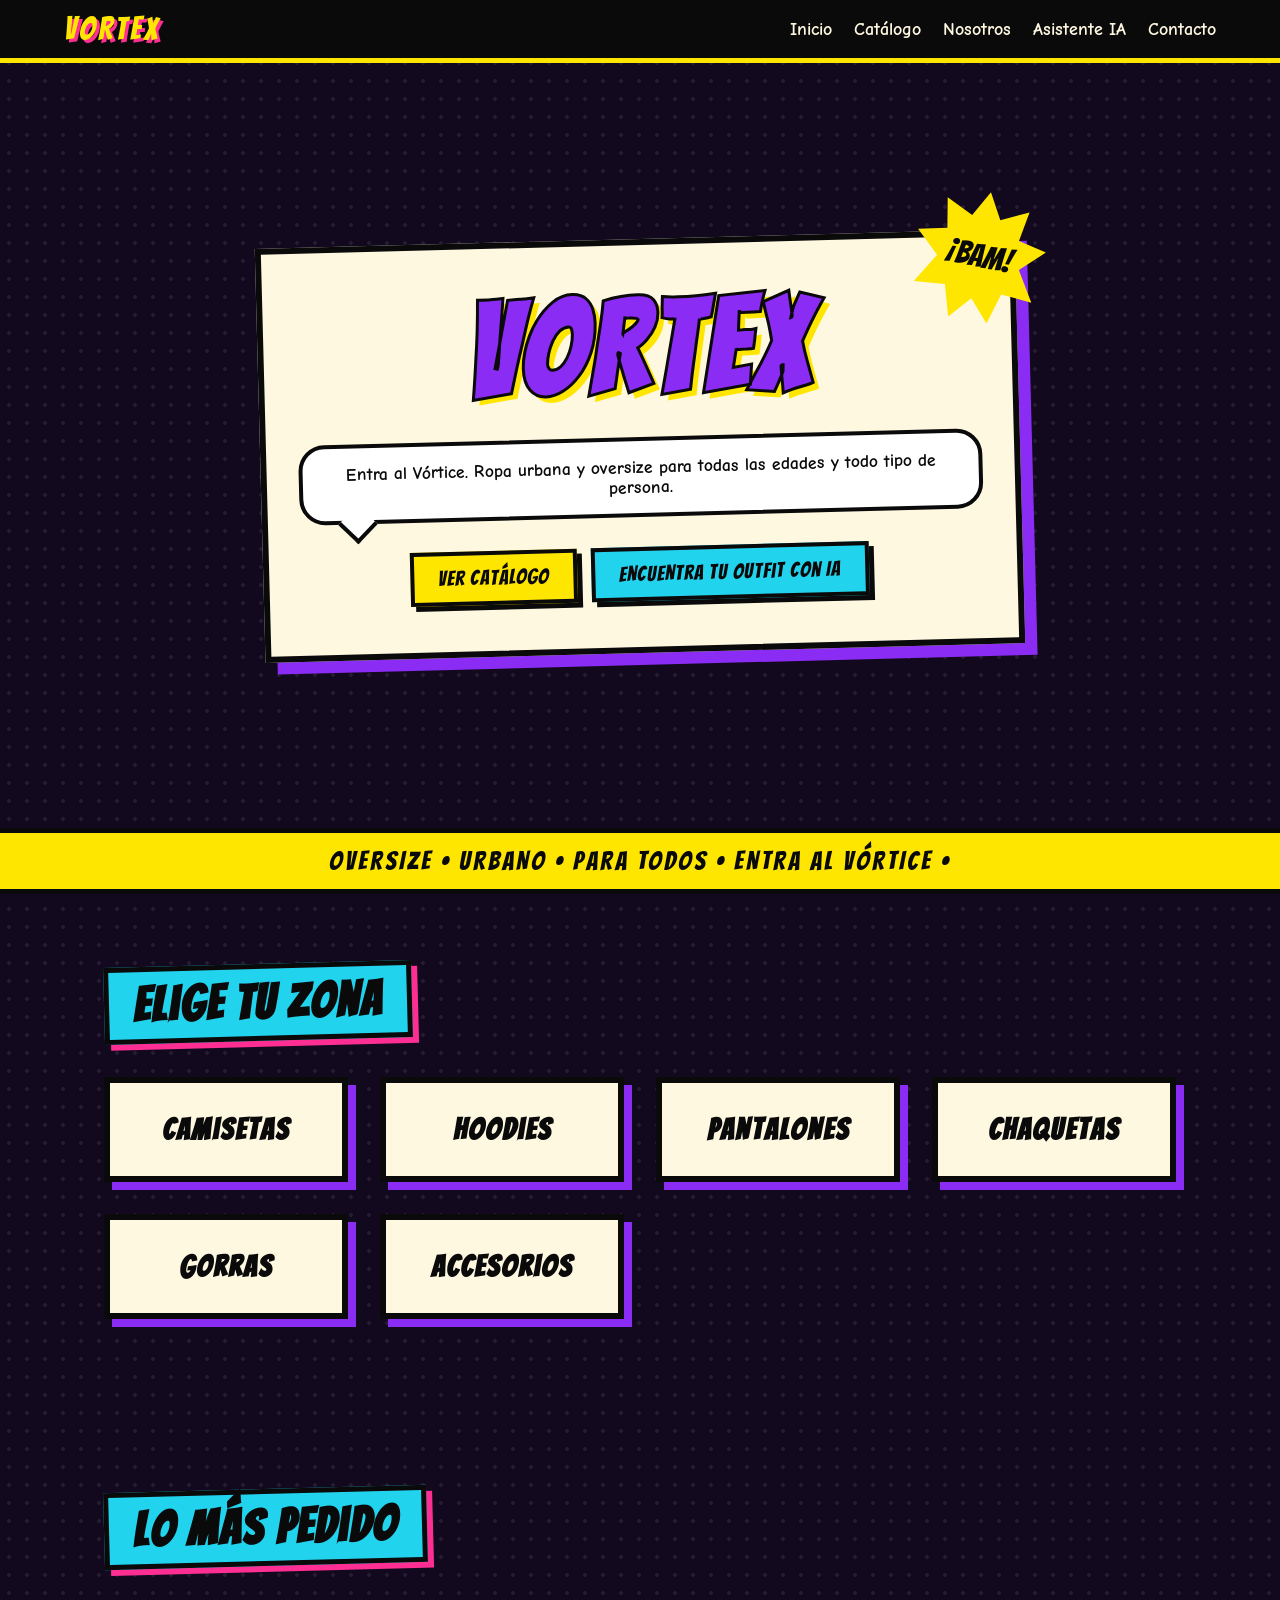
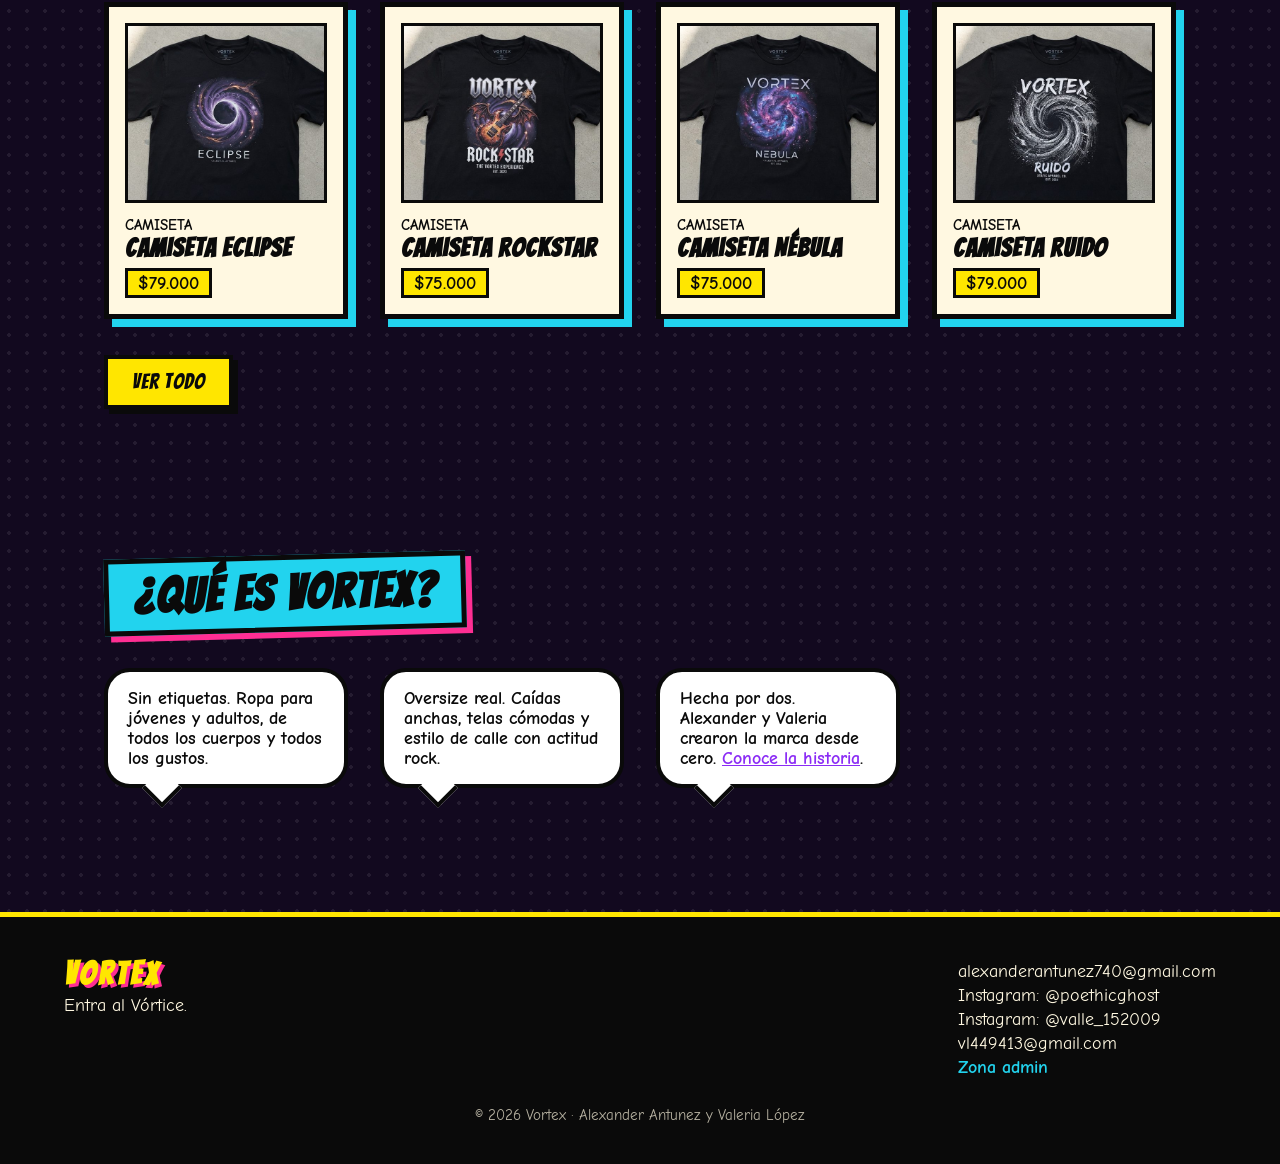
==== commit faed6339: "feat: agrega Instagram y correo de Valeria" ====
--- a/index.html
+++ b/index.html
@@ -79,6 +79,8 @@
     <div>
       <p>alexanderantunez740@gmail.com</p>
       <p>Instagram: @poethicghost</p>
+      <p>Instagram: @valle_152009</p>
+      <p>vl449413@gmail.com</p>
       <a href="pages/admin.html">Zona admin</a>
     </div>
     <small>© 2026 Vortex · Alexander Antunez y Valeria López</small>
--- a/css/style.css
+++ b/css/style.css
@@ -0,0 +1,457 @@
+/* ===== BASE ===== */
+:root {
+  --fondo: #12091f;
+  --morado: #8b2cf5;
+  --magenta: #ff2e93;
+  --cian: #22d3ee;
+  --amarillo: #ffe600;
+  --papel: #fff8e1;
+  --tinta: #0a0a0a;
+}
+
+* { box-sizing: border-box; margin: 0; }
+
+body {
+  font-family: "Comic Neue", system-ui, sans-serif;
+  font-size: 1.1rem;
+  color: var(--papel);
+  background-color: var(--fondo);
+  /* puntitos de cómic */
+  background-image: radial-gradient(#ffffff14 2px, transparent 2px);
+  background-size: 18px 18px;
+}
+
+a { color: inherit; text-decoration: none; }
+
+/* ===== ENCABEZADO ===== */
+.barra {
+  position: sticky; top: 0; z-index: 10;
+  display: flex; justify-content: space-between; align-items: center;
+  padding: 12px 5%;
+  background: var(--tinta);
+  border-bottom: 5px solid var(--amarillo);
+}
+
+.logo {
+  font-family: "Bangers", cursive;
+  font-size: 2rem;
+  letter-spacing: 3px;
+  color: var(--amarillo);
+  text-shadow: 3px 3px 0 var(--magenta);
+}
+
+.menu { display: flex; gap: 22px; font-weight: 700; }
+.menu a:hover { color: var(--cian); }
+
+/* ===== BOTONES ===== */
+.boton {
+  display: inline-block;
+  margin: 6px 8px 6px 0;
+  padding: 12px 24px;
+  font-family: "Bangers", cursive;
+  font-size: 1.3rem;
+  letter-spacing: 1px;
+  color: var(--tinta);
+  background: var(--amarillo);
+  border: 4px solid var(--tinta);
+  box-shadow: 5px 5px 0 var(--tinta);
+  transition: transform .15s, box-shadow .15s;
+}
+.boton:hover { transform: translate(-3px, -3px); box-shadow: 8px 8px 0 var(--tinta); }
+.boton-claro { background: var(--cian); }
+
+/* ===== PORTADA ===== */
+.portada {
+  min-height: 85vh;
+  display: grid;
+  place-items: center;
+  padding: 60px 5%;
+}
+
+.vineta {
+  position: relative;
+  max-width: 760px;
+  padding: 40px 32px;
+  text-align: center;
+  color: var(--tinta);
+  background: var(--papel);
+  border: 6px solid var(--tinta);
+  box-shadow: 12px 12px 0 var(--morado);
+}
+
+.portada .vineta { transform: rotate(-1.5deg); }
+
+.portada h1 {
+  font-family: "Bangers", cursive;
+  font-size: clamp(4rem, 14vw, 8rem);
+  line-height: 1;
+  letter-spacing: 6px;
+  color: var(--morado);
+  -webkit-text-stroke: 3px var(--tinta);
+  text-shadow: 6px 6px 0 var(--amarillo);
+}
+
+.explosion {
+  position: absolute; top: -45px; right: -35px;
+  display: grid; place-items: center;
+  width: 130px; height: 130px;
+  font-family: "Bangers", cursive;
+  font-size: 2rem;
+  color: var(--tinta);
+  background: var(--amarillo);
+  clip-path: polygon(50% 0, 61% 20%, 82% 10%, 78% 33%, 100% 38%, 82% 55%, 96% 78%, 72% 76%, 65% 100%, 50% 83%, 35% 100%, 28% 76%, 4% 78%, 18% 55%, 0 38%, 22% 33%, 18% 10%, 39% 20%);
+  transform: rotate(12deg);
+}
+
+.bocadillo {
+  position: relative;
+  margin: 24px 0;
+  padding: 16px 20px;
+  font-weight: 700;
+  color: var(--tinta);
+  background: #fff;
+  border: 4px solid var(--tinta);
+  border-radius: 26px;
+}
+.bocadillo::after {
+  content: "";
+  position: absolute; bottom: -18px; left: 40px;
+  width: 24px; height: 24px;
+  background: #fff;
+  border-right: 4px solid var(--tinta);
+  border-bottom: 4px solid var(--tinta);
+  transform: rotate(45deg);
+}
+
+/* ===== CINTA ===== */
+.cinta {
+  padding: 14px 0;
+  overflow: hidden;
+  white-space: nowrap;
+  text-align: center;
+  font-family: "Bangers", cursive;
+  font-size: 1.6rem;
+  letter-spacing: 3px;
+  color: var(--tinta);
+  background: var(--amarillo);
+  border-top: 5px solid var(--tinta);
+  border-bottom: 5px solid var(--tinta);
+}
+
+
+/* ===== SECCIONES ===== */
+.seccion {
+  max-width: 1200px;
+  margin: 0 auto;
+  padding: 70px 5%;
+}
+
+.titulo {
+  display: inline-block;
+  margin-bottom: 36px;
+  padding: 8px 24px;
+  font-family: "Bangers", cursive;
+  font-size: clamp(2rem, 5vw, 3rem);
+  letter-spacing: 2px;
+  color: var(--tinta);
+  background: var(--cian);
+  border: 5px solid var(--tinta);
+  box-shadow: 6px 6px 0 var(--magenta);
+  transform: rotate(-1.5deg);
+}
+
+/* ===== TIRA DE VIÑETAS ===== */
+.tira {
+  display: grid;
+  grid-template-columns: repeat(auto-fill, minmax(240px, 1fr));
+  gap: 32px;
+  margin-bottom: 30px;
+}
+
+.tira .vineta {
+  max-width: none;
+  padding: 30px 20px;
+  box-shadow: 8px 8px 0 var(--morado);
+  transition: transform .2s, box-shadow .2s;
+}
+
+.tira a.vineta:hover {
+  transform: translate(-4px, -4px) rotate(-1deg);
+  box-shadow: 14px 14px 0 var(--magenta);
+}
+
+.vineta h3 {
+  font-family: "Bangers", cursive;
+  font-size: 1.9rem;
+  letter-spacing: 2px;
+  color: var(--tinta);
+}
+
+/* los bocadillos dentro de la tira se ven como globos de diálogo */
+.tira .bocadillo { margin: 0 0 24px; }
+.bocadillo a { color: var(--morado); text-decoration: underline; }
+
+/* ===== PIE DE PÁGINA ===== */
+.pie {
+  display: flex;
+  flex-wrap: wrap;
+  justify-content: space-between;
+  gap: 30px;
+  padding: 40px 5%;
+  background: var(--tinta);
+  border-top: 5px solid var(--amarillo);
+}
+.pie p { margin: 4px 0; }
+.pie a { color: var(--cian); font-weight: 700; }
+.pie small { width: 100%; text-align: center; opacity: .7; }
+
+/* ===== RESPONSIVE ===== */
+body { overflow-x: hidden; }
+img, svg { max-width: 100%; }
+
+/* Tablet */
+@media (max-width: 900px) {
+  .seccion { padding: 50px 5%; }
+  .tira { grid-template-columns: repeat(auto-fill, minmax(200px, 1fr)); gap: 24px; }
+}
+
+/* Celular */
+@media (max-width: 600px) {
+  .barra {
+    flex-direction: column;
+    gap: 8px;
+    padding: 10px 4%;
+  }
+  .logo { font-size: 1.7rem; }
+  .menu {
+    gap: 6px 14px;
+    justify-content: center;
+    flex-wrap: wrap;
+    font-size: .95rem;
+  }
+
+  .portada { min-height: auto; padding: 50px 6%; }
+  .vineta { padding: 28px 18px; box-shadow: 8px 8px 0 var(--morado); }
+  .portada .vineta { transform: none; }
+  .portada h1 { -webkit-text-stroke: 2px var(--tinta); text-shadow: 4px 4px 0 var(--amarillo); }
+  .explosion { top: -38px; right: -6px; width: 90px; height: 90px; font-size: 1.4rem; }
+
+  .boton { display: block; margin: 10px 0; text-align: center; }
+
+  .seccion { padding: 40px 6%; }
+  .titulo { font-size: 1.7rem; transform: none; }
+  .tira { grid-template-columns: 1fr 1fr; gap: 18px; }
+  .tira .vineta { padding: 22px 10px; box-shadow: 5px 5px 0 var(--morado); }
+  .vineta h3 { font-size: 1.4rem; }
+
+  .cinta { font-size: 1.1rem; letter-spacing: 1px; }
+  .pie { flex-direction: column; text-align: center; }
+}
+
+/* Celulares muy pequeños */
+@media (max-width: 380px) {
+  .tira { grid-template-columns: 1fr; }
+}
+
+/* ===== TARJETAS DE PRODUCTO ===== */
+.producto {
+  display: block;
+  padding: 16px;
+  color: var(--tinta);
+  background: var(--papel);
+  border: 5px solid var(--tinta);
+  box-shadow: 8px 8px 0 var(--cian);
+  transition: transform .2s, box-shadow .2s;
+}
+.producto:hover { transform: translate(-4px, -4px) rotate(1deg); box-shadow: 14px 14px 0 var(--magenta); }
+.producto svg { width: 100%; height: 180px; background: #fff; border: 3px solid var(--tinta); }
+.producto small { display: block; margin-top: 10px; text-transform: uppercase; font-weight: 700; }
+.producto h3 { font-family: "Bangers", cursive; font-size: 1.6rem; letter-spacing: 1px; }
+.producto b { display: inline-block; margin-top: 6px; padding: 2px 10px; background: var(--amarillo); border: 3px solid var(--tinta); }
+
+/* ===== PÁGINAS INTERNAS ===== */
+h1.titulo { font-size: clamp(2.4rem, 7vw, 4rem); }
+.menu a.activo { color: var(--amarillo); text-decoration: underline; text-underline-offset: 6px; }
+
+/* ===== FILTROS DEL CATÁLOGO ===== */
+#productos { padding-top: 10px; }
+
+.filtros {
+  display: flex;
+  flex-wrap: wrap;
+  gap: 16px;
+  align-items: center;
+  margin-bottom: 14px;
+}
+
+.filtros input, .filtros select {
+  padding: 12px 16px;
+  font: inherit;
+  font-weight: 700;
+  color: var(--tinta);
+  background: var(--papel);
+  border: 4px solid var(--tinta);
+  box-shadow: 4px 4px 0 var(--morado);
+}
+.filtros input { flex: 1 1 240px; }
+
+#botones { display: flex; flex-wrap: wrap; gap: 8px; }
+
+.filtro {
+  padding: 8px 16px;
+  font-family: "Bangers", cursive;
+  font-size: 1.1rem;
+  letter-spacing: 1px;
+  text-transform: capitalize;
+  color: var(--tinta);
+  background: var(--papel);
+  border: 3px solid var(--tinta);
+  box-shadow: 3px 3px 0 var(--tinta);
+  cursor: pointer;
+}
+.filtro:hover, .filtro.activo { background: var(--amarillo); }
+
+.cuenta { margin-bottom: 24px; opacity: .8; }
+
+/* ===== DETALLE DE PRODUCTO ===== */
+.volver { display: inline-block; margin-bottom: 24px; font-weight: 700; color: var(--cian); }
+.volver:hover { color: var(--amarillo); }
+
+.detalle { display: grid; grid-template-columns: 1fr 1fr; gap: 40px; align-items: start; }
+
+.foto {
+  padding: 20px;
+  background: var(--papel);
+  border: 6px solid var(--tinta);
+  box-shadow: 12px 12px 0 var(--morado);
+}
+.foto svg { width: 100%; height: 420px; background: #fff; border: 4px solid var(--tinta); }
+
+.info small { text-transform: uppercase; font-weight: 700; color: var(--cian); }
+.info h1 {
+  font-family: "Bangers", cursive;
+  font-size: clamp(2.4rem, 6vw, 4rem);
+  line-height: 1;
+  letter-spacing: 2px;
+  color: var(--amarillo);
+  text-shadow: 4px 4px 0 var(--magenta);
+}
+.precio {
+  display: inline-block;
+  margin: 0 0 20px;
+  padding: 4px 16px;
+  font-family: "Bangers", cursive;
+  font-size: 2rem;
+  color: var(--tinta);
+  background: var(--amarillo);
+  border: 4px solid var(--tinta);
+}
+#tallas { margin: 10px 0 22px; display: flex; gap: 8px; }
+
+.cuidados { margin-top: 18px; padding: 14px; background: #ffffff10; border: 3px dashed var(--cian); }
+.cuidados summary { cursor: pointer; font-weight: 700; }
+
+@media (max-width: 760px) {
+  .detalle { grid-template-columns: 1fr; }
+  .foto svg { height: 300px; }
+}
+
+/* ===== NOSOTROS ===== */
+.vineta-ancha { max-width: 900px; text-align: left; transform: rotate(-.5deg); }
+.vineta-ancha p { margin: 10px 0; font-weight: 700; }
+
+.persona .avatar {
+  display: grid; place-items: center;
+  width: 110px; height: 110px;
+  margin: 0 auto 14px;
+  font-family: "Bangers", cursive;
+  font-size: 3.6rem;
+  color: var(--tinta);
+  background: var(--cian);
+  border: 5px solid var(--tinta);
+  border-radius: 50%;
+  box-shadow: 5px 5px 0 var(--magenta);
+}
+.persona .avatar-2 { background: var(--amarillo); }
+.persona p { margin-top: 8px; }
+
+.pregunta {
+  max-width: 900px;
+  margin-bottom: 14px;
+  padding: 16px 20px;
+  color: var(--tinta);
+  background: var(--papel);
+  border: 4px solid var(--tinta);
+  box-shadow: 6px 6px 0 var(--cian);
+}
+.pregunta summary { cursor: pointer; font-family: "Bangers", cursive; font-size: 1.4rem; letter-spacing: 1px; }
+.pregunta p { margin-top: 10px; }
+
+/* ===== CONTACTO ===== */
+.contacto { display: grid; grid-template-columns: 1fr 1fr; gap: 40px; align-items: start; }
+.contacto p { margin: 8px 0; }
+
+.formulario { max-width: none; text-align: left; transform: rotate(.5deg); }
+.formulario label { display: block; margin-top: 12px; font-family: "Bangers", cursive; font-size: 1.2rem; letter-spacing: 1px; }
+.formulario input, .formulario select, .formulario textarea {
+  width: 100%;
+  margin-top: 4px;
+  padding: 10px 12px;
+  font: inherit;
+  color: var(--tinta);
+  background: #fff;
+  border: 4px solid var(--tinta);
+}
+.formulario input:focus, .formulario select:focus, .formulario textarea:focus { outline: 4px solid var(--cian); }
+.formulario .boton { margin-top: 20px; cursor: pointer; }
+.respuesta { margin-top: 12px; font-weight: 700; color: var(--morado); }
+
+@media (max-width: 760px) {
+  .contacto { grid-template-columns: 1fr; }
+  .formulario { transform: none; }
+}
+
+/* ===== ADMIN ===== */
+[hidden] { display: none !important; }
+.login { max-width: 420px; transform: none; }
+.respuesta.error { color: var(--magenta); }
+#panel .vineta h3 { font-size: 3.2rem; color: var(--morado); }
+#panel .bocadillo { max-width: 700px; }
+
+/* ===== ADMIN: TABLA Y MENSAJES ===== */
+.tabla { overflow-x: auto; margin-bottom: 40px; background: var(--papel); color: var(--tinta); border: 4px solid var(--tinta); }
+.tabla th { font-family: "Bangers", cursive; letter-spacing: 1px; background: var(--amarillo); }
+.mensaje { max-width: none; margin-bottom: 18px; padding: 18px; text-align: left; }
+.producto img { width: 100%; height: 180px; object-fit: cover; border: 3px solid var(--tinta); }
+.foto img { width: 100%; height: 420px; object-fit: cover; border: 4px solid var(--tinta); }
+#panel .titulo { margin-top: 40px; }
+
+/* ===== ASISTENTE ===== */
+.asistente { max-width: 760px; text-align: left; transform: none; }
+
+.chat {
+  height: 320px;
+  overflow-y: auto;
+  margin-bottom: 14px;
+  padding: 14px;
+  background: #fff;
+  border: 4px solid var(--tinta);
+}
+.burbuja {
+  max-width: 85%;
+  margin: 8px 0;
+  padding: 10px 14px;
+  background: #ece6ff;
+  border: 3px solid var(--tinta);
+  border-radius: 18px 18px 18px 0;
+}
+.burbuja.usuario { margin-left: auto; color: #fff; background: var(--morado); border-radius: 18px 18px 0 18px; }
+.burbuja a { color: var(--magenta); font-weight: 700; text-decoration: underline; }
+
+.enviar { display: flex; gap: 10px; }
+.enviar input { flex: 1; padding: 10px 12px; font: inherit; border: 4px solid var(--tinta); }
+.enviar .boton { margin: 0; }
+.rapidas { margin-top: 12px; display: flex; flex-wrap: wrap; gap: 8px; }
+
+#formRec { max-width: 560px; transform: none; }
+#recTexto { margin-top: 36px; max-width: 420px; }
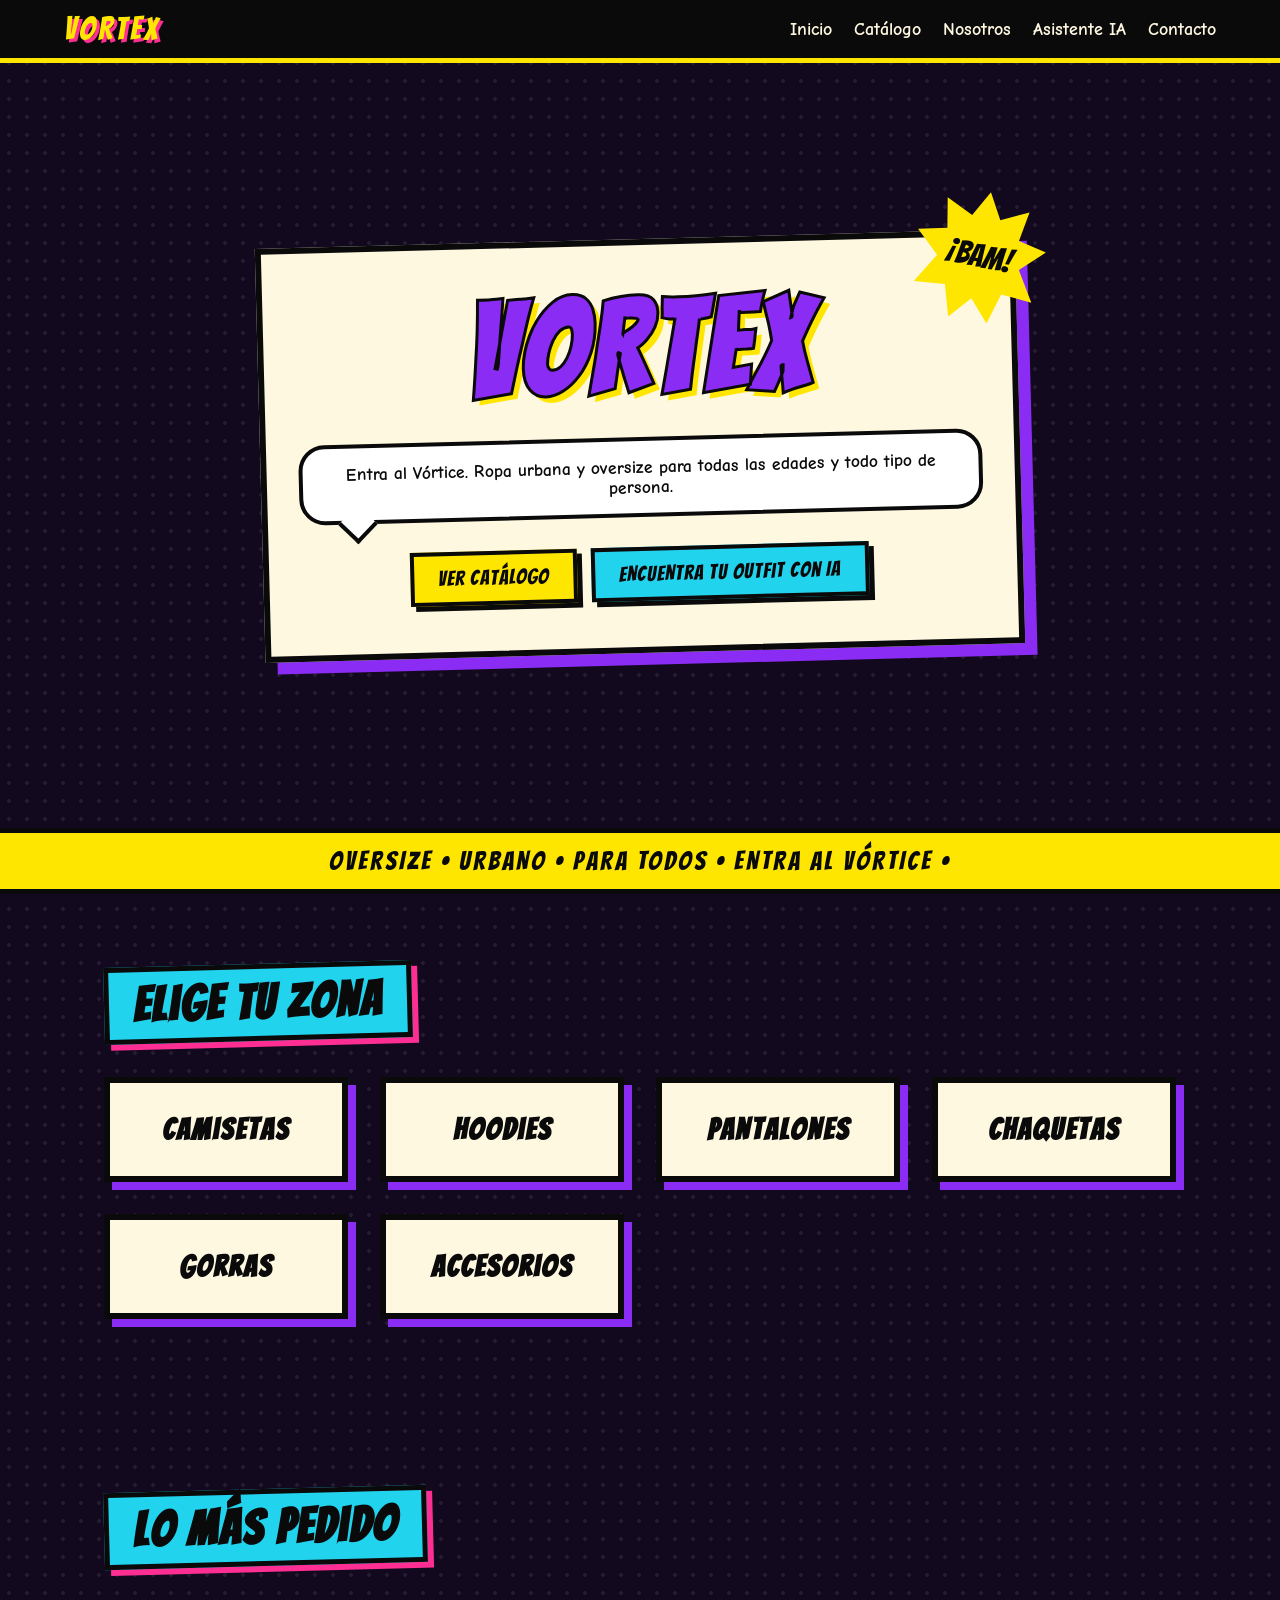
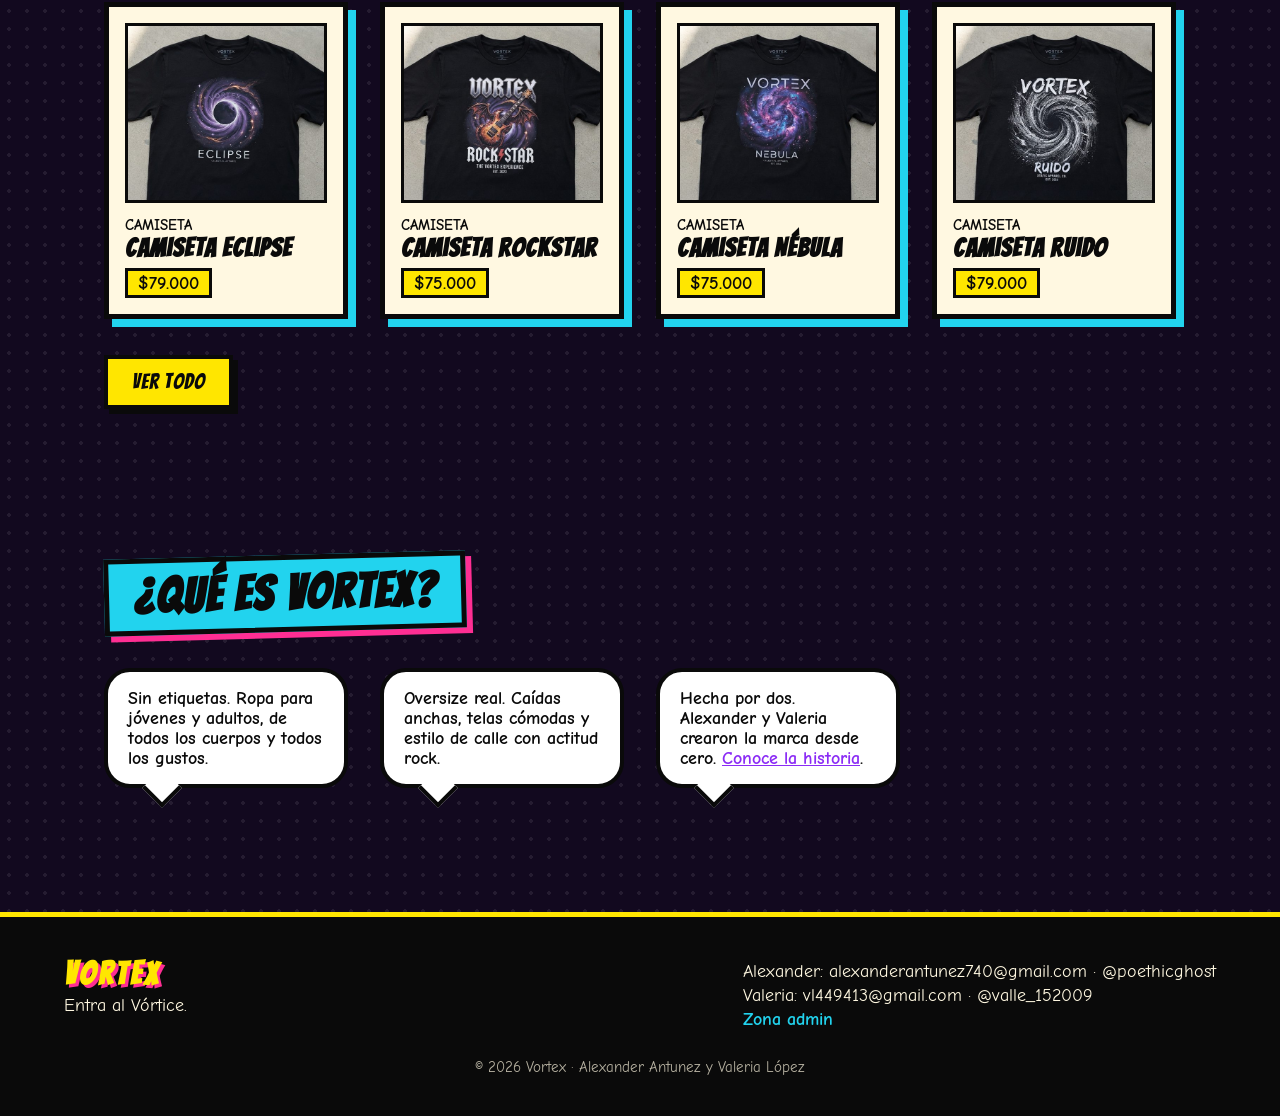
==== commit 856192b3: "style: ordena los datos de contacto por persona" ====
--- a/index.html
+++ b/index.html
@@ -77,10 +77,8 @@
       <p>Entra al Vórtice.</p>
     </div>
     <div>
-      <p>alexanderantunez740@gmail.com</p>
-      <p>Instagram: @poethicghost</p>
-      <p>Instagram: @valle_152009</p>
-      <p>vl449413@gmail.com</p>
+      <p>Alexander: alexanderantunez740@gmail.com · @poethicghost</p>
+      <p>Valeria: vl449413@gmail.com · @valle_152009</p>
       <a href="pages/admin.html">Zona admin</a>
     </div>
     <small>© 2026 Vortex · Alexander Antunez y Valeria López</small>
